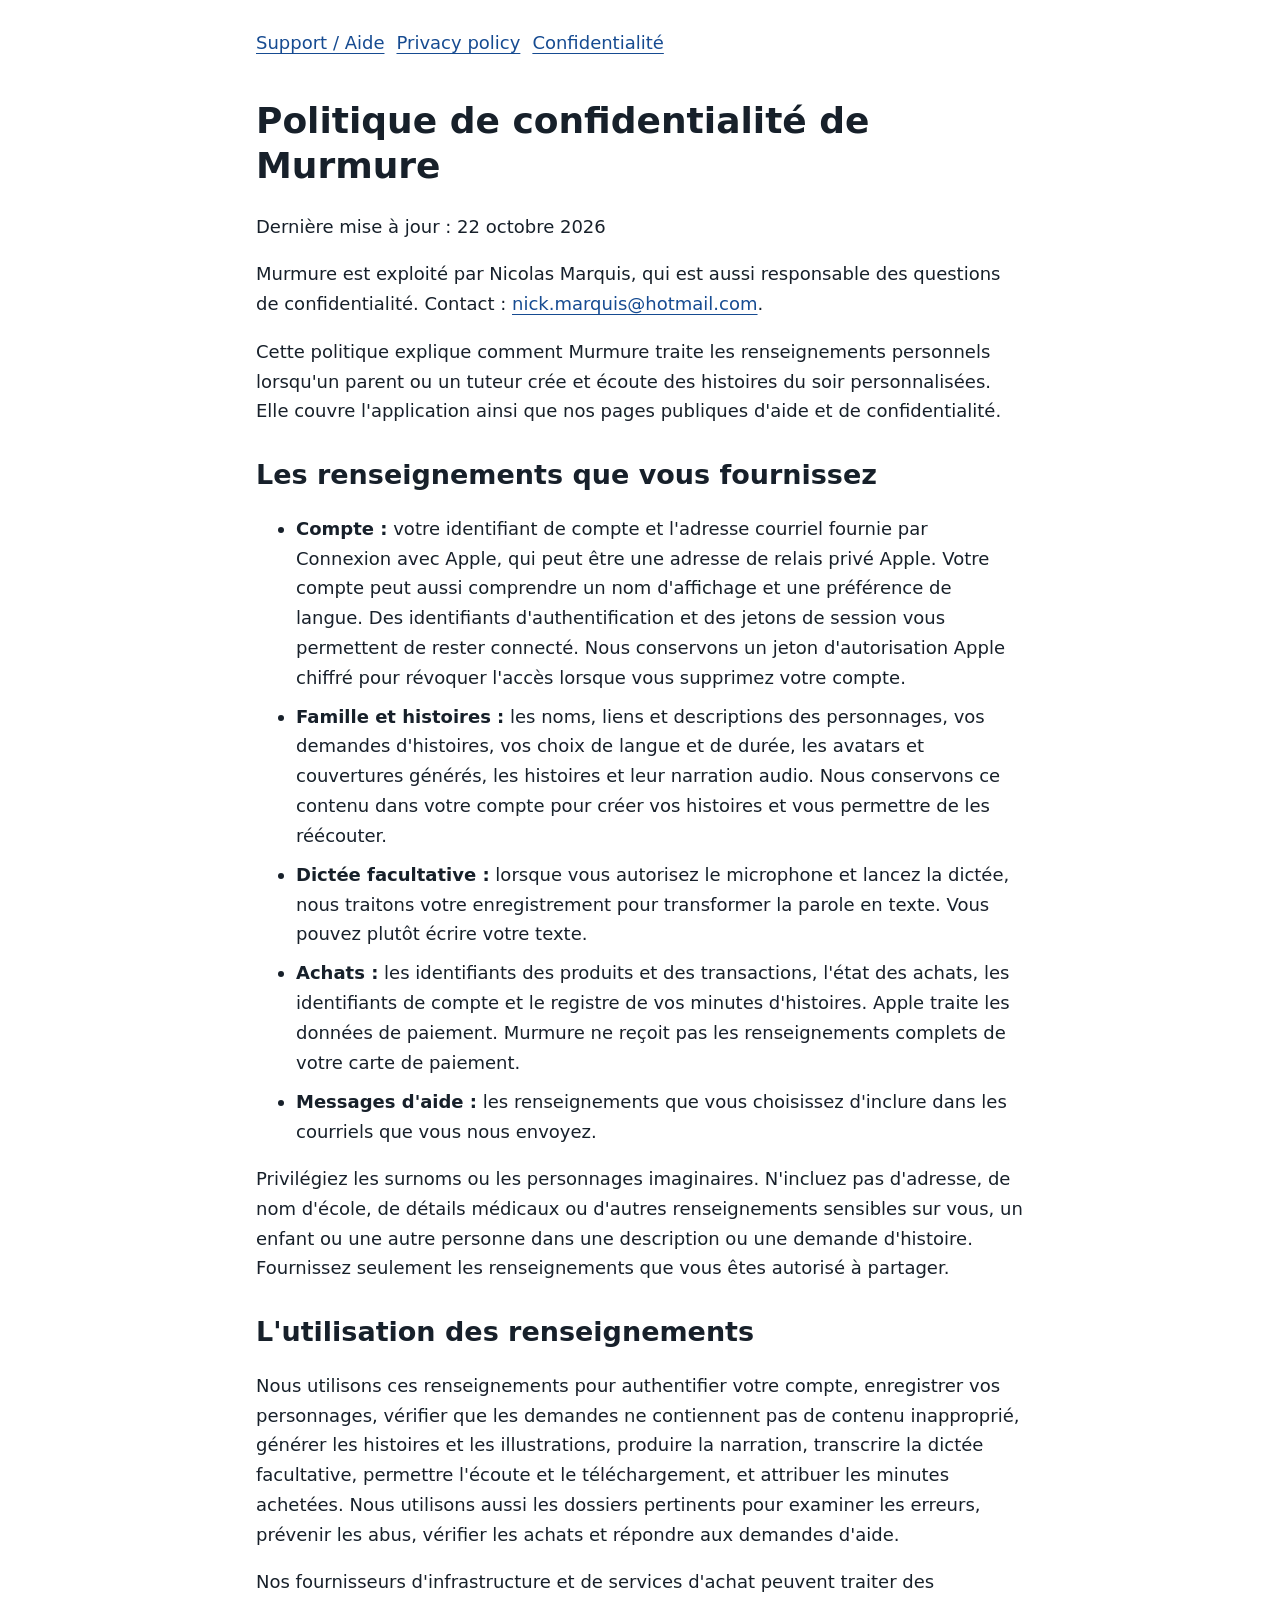
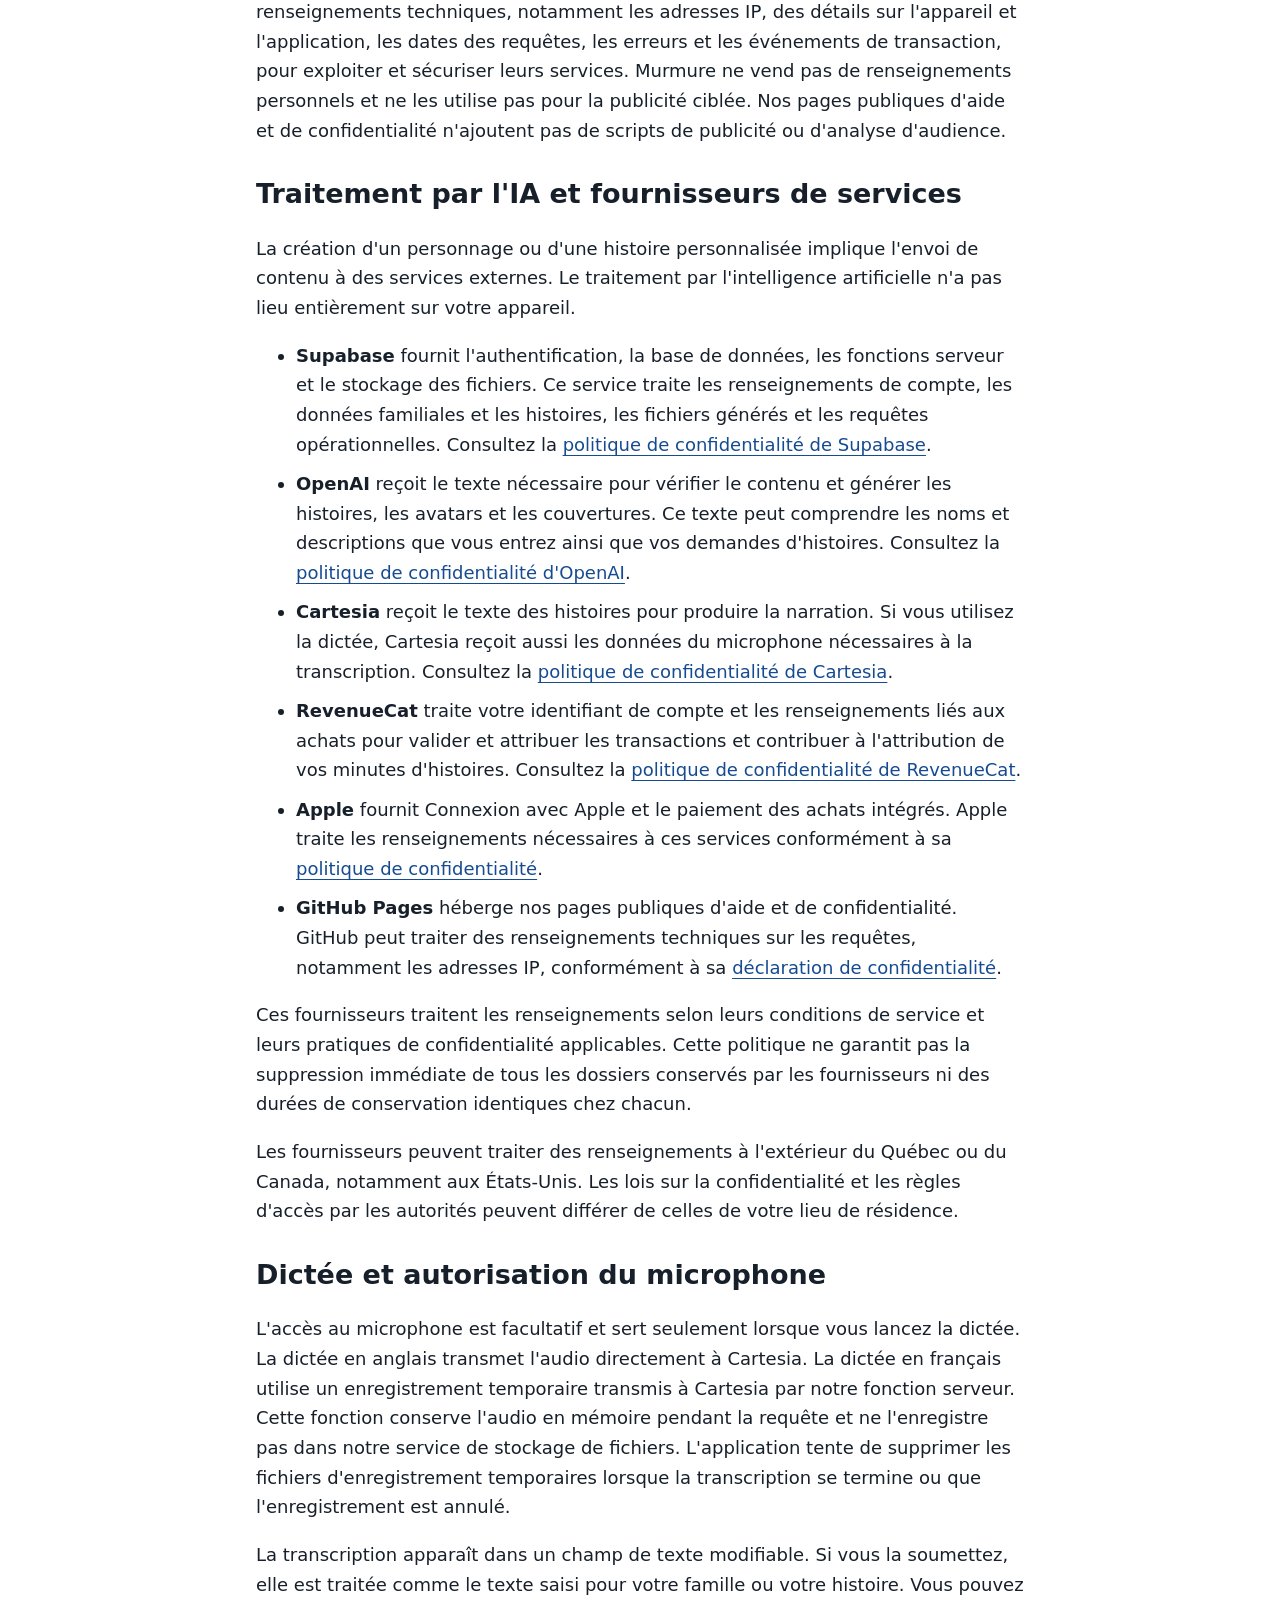
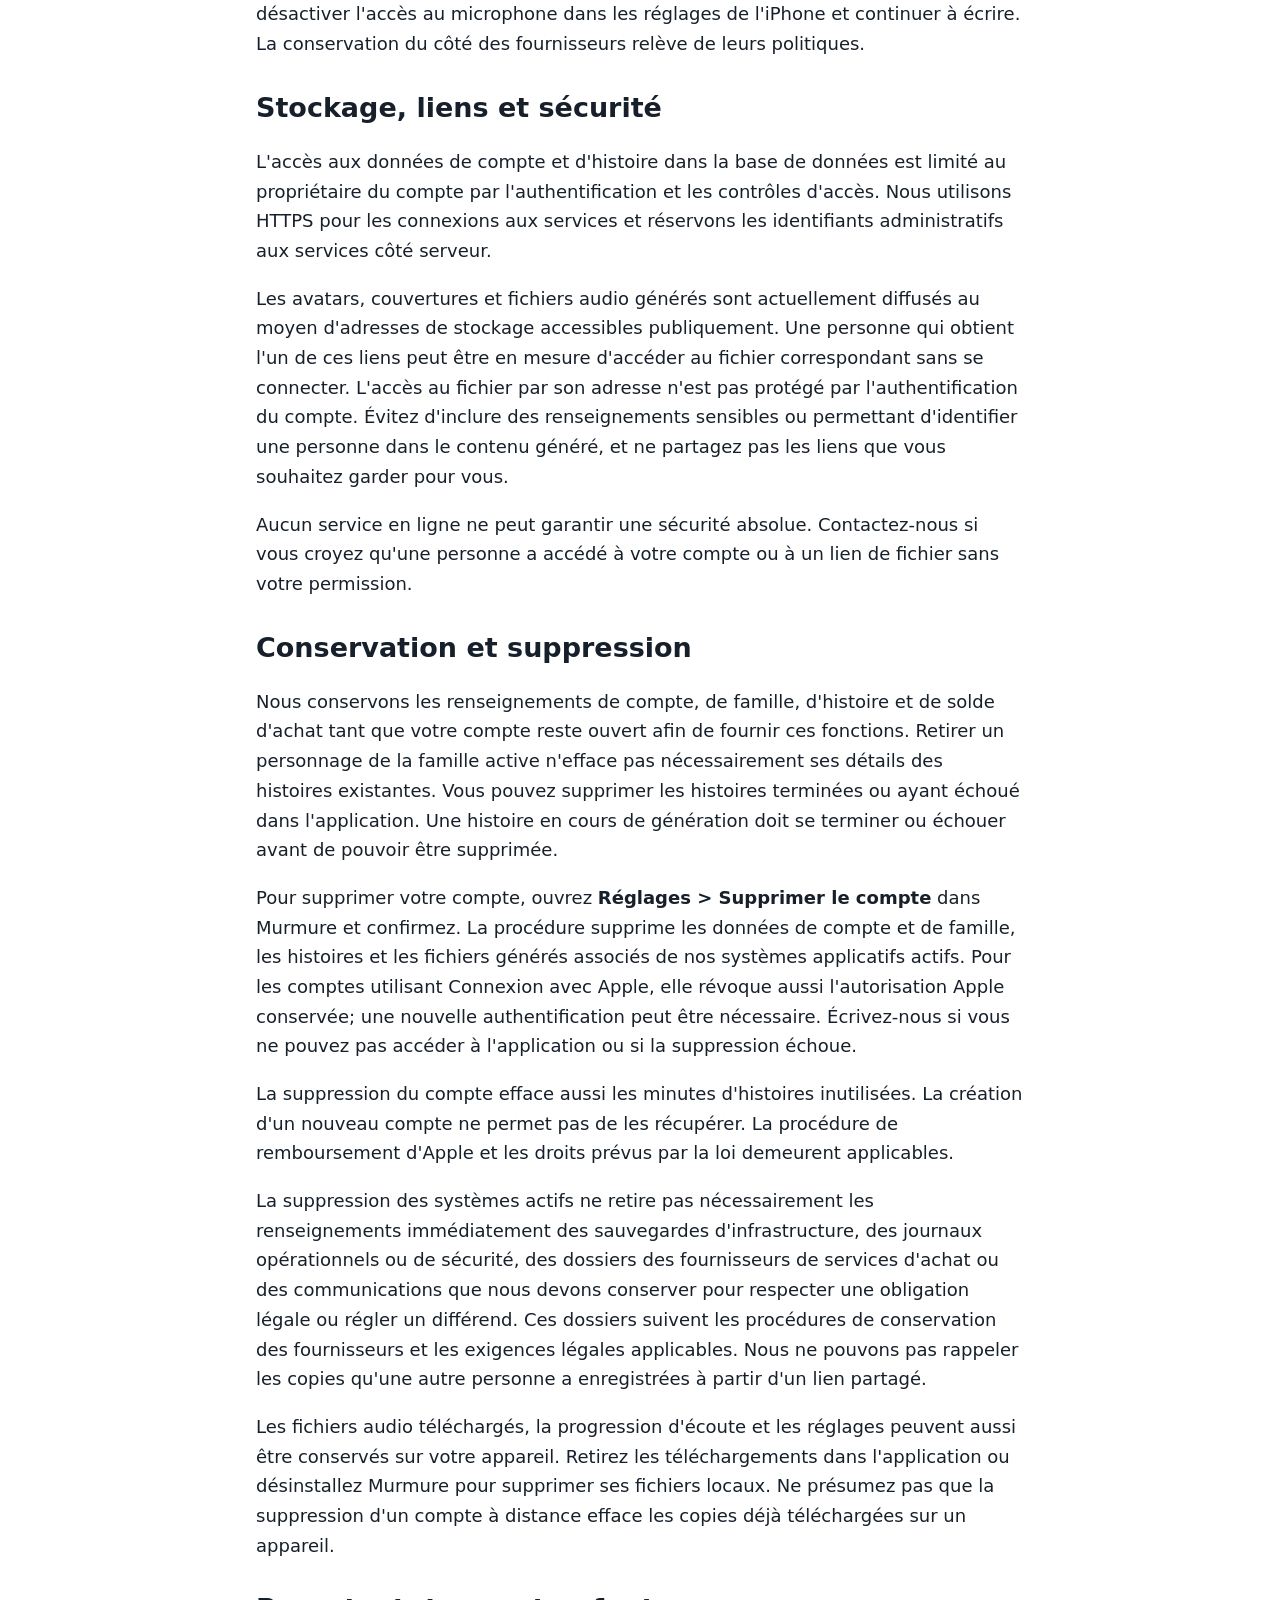
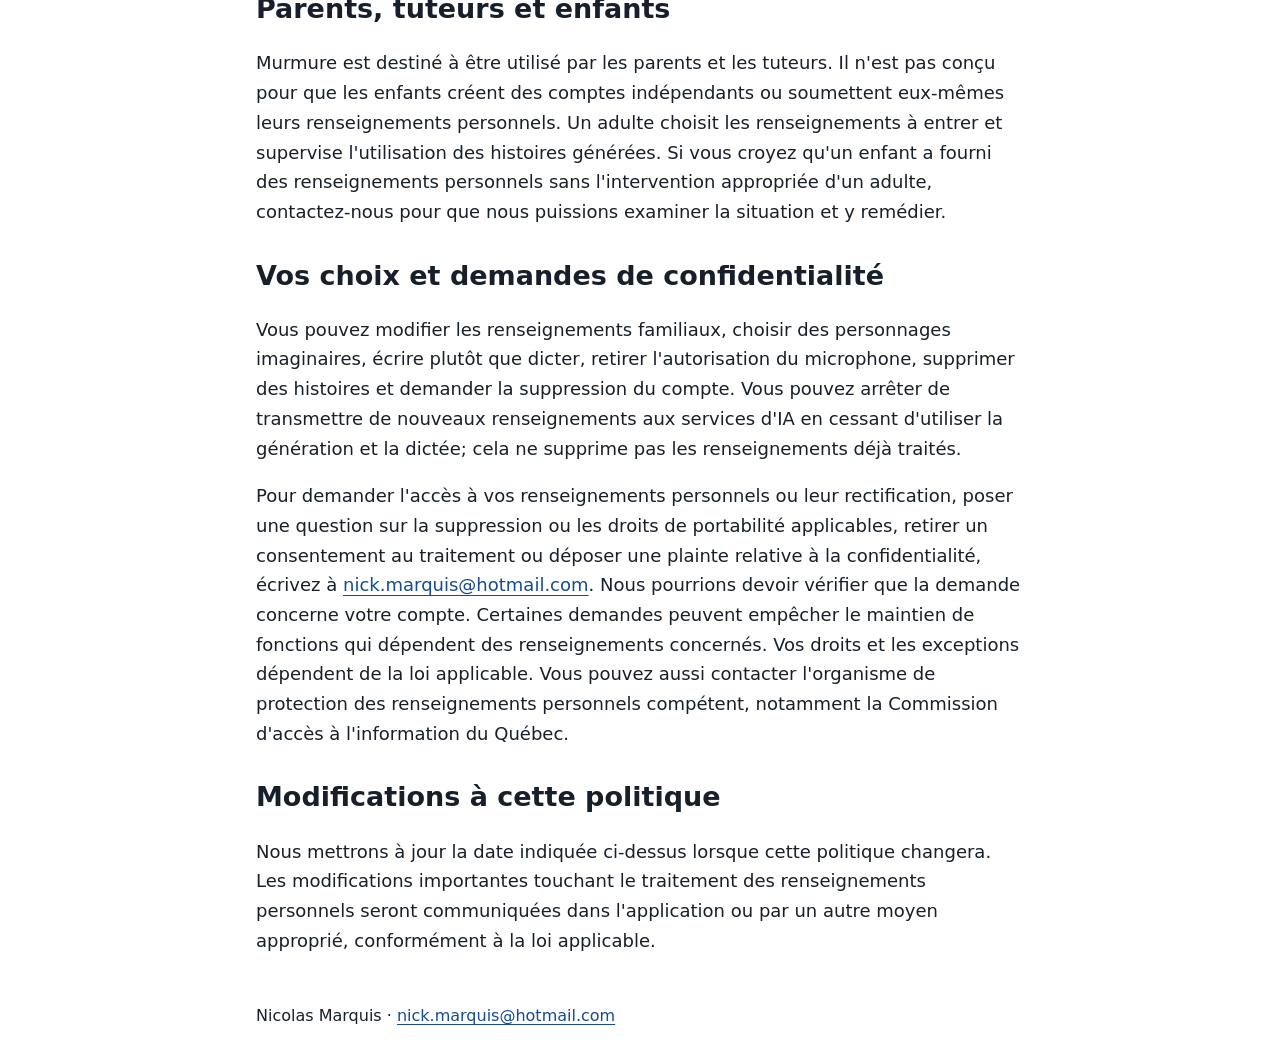
==== privacy-fr.html @ e532a06b "Publish Murmure privacy policies and support contact" ====
<!doctype html>
<html lang="fr-CA">
<head>
<meta charset="utf-8">
<meta name="viewport" content="width=device-width, initial-scale=1">
<title>Confidentialité de Murmure</title>
<link rel="stylesheet" href="style.css">
</head>
<body>
<header><nav aria-label="Murmure">
<a href="support.html">Support / Aide</a>
<a href="privacy.html" lang="en">Privacy policy</a>
<a href="privacy-fr.html" lang="fr">Confidentialité</a>
</nav></header>
<main><div class="markdown-heading"><h1 class="heading-element">Politique de confidentialité de Murmure</h1><a id="user-content-politique-de-confidentialité-de-murmure" class="anchor" aria-label="Permalink: Politique de confidentialité de Murmure" href="#politique-de-confidentialité-de-murmure"><span aria-hidden="true" class="octicon octicon-link"></span></a></div>
<p>Dernière mise à jour : 22 octobre 2026</p>
<p>Murmure est exploité par Nicolas Marquis, qui est aussi responsable des questions de confidentialité. Contact : <a href="mailto:nick.marquis@hotmail.com">nick.marquis@hotmail.com</a>.</p>
<p>Cette politique explique comment Murmure traite les renseignements personnels lorsqu'un parent ou un tuteur crée et écoute des histoires du soir personnalisées. Elle couvre l'application ainsi que nos pages publiques d'aide et de confidentialité.</p>
<div class="markdown-heading"><h2 class="heading-element">Les renseignements que vous fournissez</h2><a id="user-content-les-renseignements-que-vous-fournissez" class="anchor" aria-label="Permalink: Les renseignements que vous fournissez" href="#les-renseignements-que-vous-fournissez"><span aria-hidden="true" class="octicon octicon-link"></span></a></div>
<ul>
<li>
<strong>Compte :</strong> votre identifiant de compte et l'adresse courriel fournie par Connexion avec Apple, qui peut être une adresse de relais privé Apple. Votre compte peut aussi comprendre un nom d'affichage et une préférence de langue. Des identifiants d'authentification et des jetons de session vous permettent de rester connecté. Nous conservons un jeton d'autorisation Apple chiffré pour révoquer l'accès lorsque vous supprimez votre compte.</li>
<li>
<strong>Famille et histoires :</strong> les noms, liens et descriptions des personnages, vos demandes d'histoires, vos choix de langue et de durée, les avatars et couvertures générés, les histoires et leur narration audio. Nous conservons ce contenu dans votre compte pour créer vos histoires et vous permettre de les réécouter.</li>
<li>
<strong>Dictée facultative :</strong> lorsque vous autorisez le microphone et lancez la dictée, nous traitons votre enregistrement pour transformer la parole en texte. Vous pouvez plutôt écrire votre texte.</li>
<li>
<strong>Achats :</strong> les identifiants des produits et des transactions, l'état des achats, les identifiants de compte et le registre de vos minutes d'histoires. Apple traite les données de paiement. Murmure ne reçoit pas les renseignements complets de votre carte de paiement.</li>
<li>
<strong>Messages d'aide :</strong> les renseignements que vous choisissez d'inclure dans les courriels que vous nous envoyez.</li>
</ul>
<p>Privilégiez les surnoms ou les personnages imaginaires. N'incluez pas d'adresse, de nom d'école, de détails médicaux ou d'autres renseignements sensibles sur vous, un enfant ou une autre personne dans une description ou une demande d'histoire. Fournissez seulement les renseignements que vous êtes autorisé à partager.</p>
<div class="markdown-heading"><h2 class="heading-element">L'utilisation des renseignements</h2><a id="user-content-lutilisation-des-renseignements" class="anchor" aria-label="Permalink: L'utilisation des renseignements" href="#lutilisation-des-renseignements"><span aria-hidden="true" class="octicon octicon-link"></span></a></div>
<p>Nous utilisons ces renseignements pour authentifier votre compte, enregistrer vos personnages, vérifier que les demandes ne contiennent pas de contenu inapproprié, générer les histoires et les illustrations, produire la narration, transcrire la dictée facultative, permettre l'écoute et le téléchargement, et attribuer les minutes achetées. Nous utilisons aussi les dossiers pertinents pour examiner les erreurs, prévenir les abus, vérifier les achats et répondre aux demandes d'aide.</p>
<p>Nos fournisseurs d'infrastructure et de services d'achat peuvent traiter des renseignements techniques, notamment les adresses IP, des détails sur l'appareil et l'application, les dates des requêtes, les erreurs et les événements de transaction, pour exploiter et sécuriser leurs services. Murmure ne vend pas de renseignements personnels et ne les utilise pas pour la publicité ciblée. Nos pages publiques d'aide et de confidentialité n'ajoutent pas de scripts de publicité ou d'analyse d'audience.</p>
<div class="markdown-heading"><h2 class="heading-element">Traitement par l'IA et fournisseurs de services</h2><a id="user-content-traitement-par-lia-et-fournisseurs-de-services" class="anchor" aria-label="Permalink: Traitement par l'IA et fournisseurs de services" href="#traitement-par-lia-et-fournisseurs-de-services"><span aria-hidden="true" class="octicon octicon-link"></span></a></div>
<p>La création d'un personnage ou d'une histoire personnalisée implique l'envoi de contenu à des services externes. Le traitement par l'intelligence artificielle n'a pas lieu entièrement sur votre appareil.</p>
<ul>
<li>
<strong>Supabase</strong> fournit l'authentification, la base de données, les fonctions serveur et le stockage des fichiers. Ce service traite les renseignements de compte, les données familiales et les histoires, les fichiers générés et les requêtes opérationnelles. Consultez la <a href="https://supabase.com/privacy" rel="nofollow">politique de confidentialité de Supabase</a>.</li>
<li>
<strong>OpenAI</strong> reçoit le texte nécessaire pour vérifier le contenu et générer les histoires, les avatars et les couvertures. Ce texte peut comprendre les noms et descriptions que vous entrez ainsi que vos demandes d'histoires. Consultez la <a href="https://openai.com/policies/privacy-policy/" rel="nofollow">politique de confidentialité d'OpenAI</a>.</li>
<li>
<strong>Cartesia</strong> reçoit le texte des histoires pour produire la narration. Si vous utilisez la dictée, Cartesia reçoit aussi les données du microphone nécessaires à la transcription. Consultez la <a href="https://cartesia.ai/privacy" rel="nofollow">politique de confidentialité de Cartesia</a>.</li>
<li>
<strong>RevenueCat</strong> traite votre identifiant de compte et les renseignements liés aux achats pour valider et attribuer les transactions et contribuer à l'attribution de vos minutes d'histoires. Consultez la <a href="https://www.revenuecat.com/privacy/" rel="nofollow">politique de confidentialité de RevenueCat</a>.</li>
<li>
<strong>Apple</strong> fournit Connexion avec Apple et le paiement des achats intégrés. Apple traite les renseignements nécessaires à ces services conformément à sa <a href="https://www.apple.com/legal/privacy/" rel="nofollow">politique de confidentialité</a>.</li>
<li>
<strong>GitHub Pages</strong> héberge nos pages publiques d'aide et de confidentialité. GitHub peut traiter des renseignements techniques sur les requêtes, notamment les adresses IP, conformément à sa <a href="https://docs.github.com/en/site-policy/privacy-policies/github-general-privacy-statement">déclaration de confidentialité</a>.</li>
</ul>
<p>Ces fournisseurs traitent les renseignements selon leurs conditions de service et leurs pratiques de confidentialité applicables. Cette politique ne garantit pas la suppression immédiate de tous les dossiers conservés par les fournisseurs ni des durées de conservation identiques chez chacun.</p>
<p>Les fournisseurs peuvent traiter des renseignements à l'extérieur du Québec ou du Canada, notamment aux États-Unis. Les lois sur la confidentialité et les règles d'accès par les autorités peuvent différer de celles de votre lieu de résidence.</p>
<div class="markdown-heading"><h2 class="heading-element">Dictée et autorisation du microphone</h2><a id="user-content-dictée-et-autorisation-du-microphone" class="anchor" aria-label="Permalink: Dictée et autorisation du microphone" href="#dictée-et-autorisation-du-microphone"><span aria-hidden="true" class="octicon octicon-link"></span></a></div>
<p>L'accès au microphone est facultatif et sert seulement lorsque vous lancez la dictée. La dictée en anglais transmet l'audio directement à Cartesia. La dictée en français utilise un enregistrement temporaire transmis à Cartesia par notre fonction serveur. Cette fonction conserve l'audio en mémoire pendant la requête et ne l'enregistre pas dans notre service de stockage de fichiers. L'application tente de supprimer les fichiers d'enregistrement temporaires lorsque la transcription se termine ou que l'enregistrement est annulé.</p>
<p>La transcription apparaît dans un champ de texte modifiable. Si vous la soumettez, elle est traitée comme le texte saisi pour votre famille ou votre histoire. Vous pouvez désactiver l'accès au microphone dans les réglages de l'iPhone et continuer à écrire. La conservation du côté des fournisseurs relève de leurs politiques.</p>
<div class="markdown-heading"><h2 class="heading-element">Stockage, liens et sécurité</h2><a id="user-content-stockage-liens-et-sécurité" class="anchor" aria-label="Permalink: Stockage, liens et sécurité" href="#stockage-liens-et-sécurité"><span aria-hidden="true" class="octicon octicon-link"></span></a></div>
<p>L'accès aux données de compte et d'histoire dans la base de données est limité au propriétaire du compte par l'authentification et les contrôles d'accès. Nous utilisons HTTPS pour les connexions aux services et réservons les identifiants administratifs aux services côté serveur.</p>
<p>Les avatars, couvertures et fichiers audio générés sont actuellement diffusés au moyen d'adresses de stockage accessibles publiquement. Une personne qui obtient l'un de ces liens peut être en mesure d'accéder au fichier correspondant sans se connecter. L'accès au fichier par son adresse n'est pas protégé par l'authentification du compte. Évitez d'inclure des renseignements sensibles ou permettant d'identifier une personne dans le contenu généré, et ne partagez pas les liens que vous souhaitez garder pour vous.</p>
<p>Aucun service en ligne ne peut garantir une sécurité absolue. Contactez-nous si vous croyez qu'une personne a accédé à votre compte ou à un lien de fichier sans votre permission.</p>
<div class="markdown-heading"><h2 class="heading-element">Conservation et suppression</h2><a id="user-content-conservation-et-suppression" class="anchor" aria-label="Permalink: Conservation et suppression" href="#conservation-et-suppression"><span aria-hidden="true" class="octicon octicon-link"></span></a></div>
<p>Nous conservons les renseignements de compte, de famille, d'histoire et de solde d'achat tant que votre compte reste ouvert afin de fournir ces fonctions. Retirer un personnage de la famille active n'efface pas nécessairement ses détails des histoires existantes. Vous pouvez supprimer les histoires terminées ou ayant échoué dans l'application. Une histoire en cours de génération doit se terminer ou échouer avant de pouvoir être supprimée.</p>
<p>Pour supprimer votre compte, ouvrez <strong>Réglages &gt; Supprimer le compte</strong> dans Murmure et confirmez. La procédure supprime les données de compte et de famille, les histoires et les fichiers générés associés de nos systèmes applicatifs actifs. Pour les comptes utilisant Connexion avec Apple, elle révoque aussi l'autorisation Apple conservée; une nouvelle authentification peut être nécessaire. Écrivez-nous si vous ne pouvez pas accéder à l'application ou si la suppression échoue.</p>
<p>La suppression du compte efface aussi les minutes d'histoires inutilisées. La création d'un nouveau compte ne permet pas de les récupérer. La procédure de remboursement d'Apple et les droits prévus par la loi demeurent applicables.</p>
<p>La suppression des systèmes actifs ne retire pas nécessairement les renseignements immédiatement des sauvegardes d'infrastructure, des journaux opérationnels ou de sécurité, des dossiers des fournisseurs de services d'achat ou des communications que nous devons conserver pour respecter une obligation légale ou régler un différend. Ces dossiers suivent les procédures de conservation des fournisseurs et les exigences légales applicables. Nous ne pouvons pas rappeler les copies qu'une autre personne a enregistrées à partir d'un lien partagé.</p>
<p>Les fichiers audio téléchargés, la progression d'écoute et les réglages peuvent aussi être conservés sur votre appareil. Retirez les téléchargements dans l'application ou désinstallez Murmure pour supprimer ses fichiers locaux. Ne présumez pas que la suppression d'un compte à distance efface les copies déjà téléchargées sur un appareil.</p>
<div class="markdown-heading"><h2 class="heading-element">Parents, tuteurs et enfants</h2><a id="user-content-parents-tuteurs-et-enfants" class="anchor" aria-label="Permalink: Parents, tuteurs et enfants" href="#parents-tuteurs-et-enfants"><span aria-hidden="true" class="octicon octicon-link"></span></a></div>
<p>Murmure est destiné à être utilisé par les parents et les tuteurs. Il n'est pas conçu pour que les enfants créent des comptes indépendants ou soumettent eux-mêmes leurs renseignements personnels. Un adulte choisit les renseignements à entrer et supervise l'utilisation des histoires générées. Si vous croyez qu'un enfant a fourni des renseignements personnels sans l'intervention appropriée d'un adulte, contactez-nous pour que nous puissions examiner la situation et y remédier.</p>
<div class="markdown-heading"><h2 class="heading-element">Vos choix et demandes de confidentialité</h2><a id="user-content-vos-choix-et-demandes-de-confidentialité" class="anchor" aria-label="Permalink: Vos choix et demandes de confidentialité" href="#vos-choix-et-demandes-de-confidentialité"><span aria-hidden="true" class="octicon octicon-link"></span></a></div>
<p>Vous pouvez modifier les renseignements familiaux, choisir des personnages imaginaires, écrire plutôt que dicter, retirer l'autorisation du microphone, supprimer des histoires et demander la suppression du compte. Vous pouvez arrêter de transmettre de nouveaux renseignements aux services d'IA en cessant d'utiliser la génération et la dictée; cela ne supprime pas les renseignements déjà traités.</p>
<p>Pour demander l'accès à vos renseignements personnels ou leur rectification, poser une question sur la suppression ou les droits de portabilité applicables, retirer un consentement au traitement ou déposer une plainte relative à la confidentialité, écrivez à <a href="mailto:nick.marquis@hotmail.com">nick.marquis@hotmail.com</a>. Nous pourrions devoir vérifier que la demande concerne votre compte. Certaines demandes peuvent empêcher le maintien de fonctions qui dépendent des renseignements concernés. Vos droits et les exceptions dépendent de la loi applicable. Vous pouvez aussi contacter l'organisme de protection des renseignements personnels compétent, notamment la Commission d'accès à l'information du Québec.</p>
<div class="markdown-heading"><h2 class="heading-element">Modifications à cette politique</h2><a id="user-content-modifications-à-cette-politique" class="anchor" aria-label="Permalink: Modifications à cette politique" href="#modifications-à-cette-politique"><span aria-hidden="true" class="octicon octicon-link"></span></a></div>
<p>Nous mettrons à jour la date indiquée ci-dessus lorsque cette politique changera. Les modifications importantes touchant le traitement des renseignements personnels seront communiquées dans l'application ou par un autre moyen approprié, conformément à la loi applicable.</p>
</main>
<footer>Nicolas Marquis · <a href="mailto:nick.marquis@hotmail.com">nick.marquis@hotmail.com</a></footer>
</body>
</html>
---- style.css ----
html { color-scheme: light dark; }
body { max-width: 48rem; margin: auto; padding: 1.25rem; font: 1.125rem/1.65 system-ui, sans-serif; color: #17202a; background: #fff; overflow-wrap: anywhere; }
header { margin-bottom: 2rem; }
nav { display: flex; flex-wrap: wrap; gap: .25rem .75rem; }
nav a { display: inline-block; padding: .5rem 0; min-height: 1.5rem; }
a { color: #164b91; text-underline-offset: .2em; }
a:focus-visible { outline: 3px solid currentColor; outline-offset: 4px; }
h1, h2 { line-height: 1.25; }
h2 { margin-top: 2rem; }
li { margin-block: .6rem; }
footer { margin-top: 3rem; font-size: 1rem; }
@media (prefers-color-scheme: dark) { body { color: #f3f4f6; background: #111827; } a { color: #93c5fd; } }
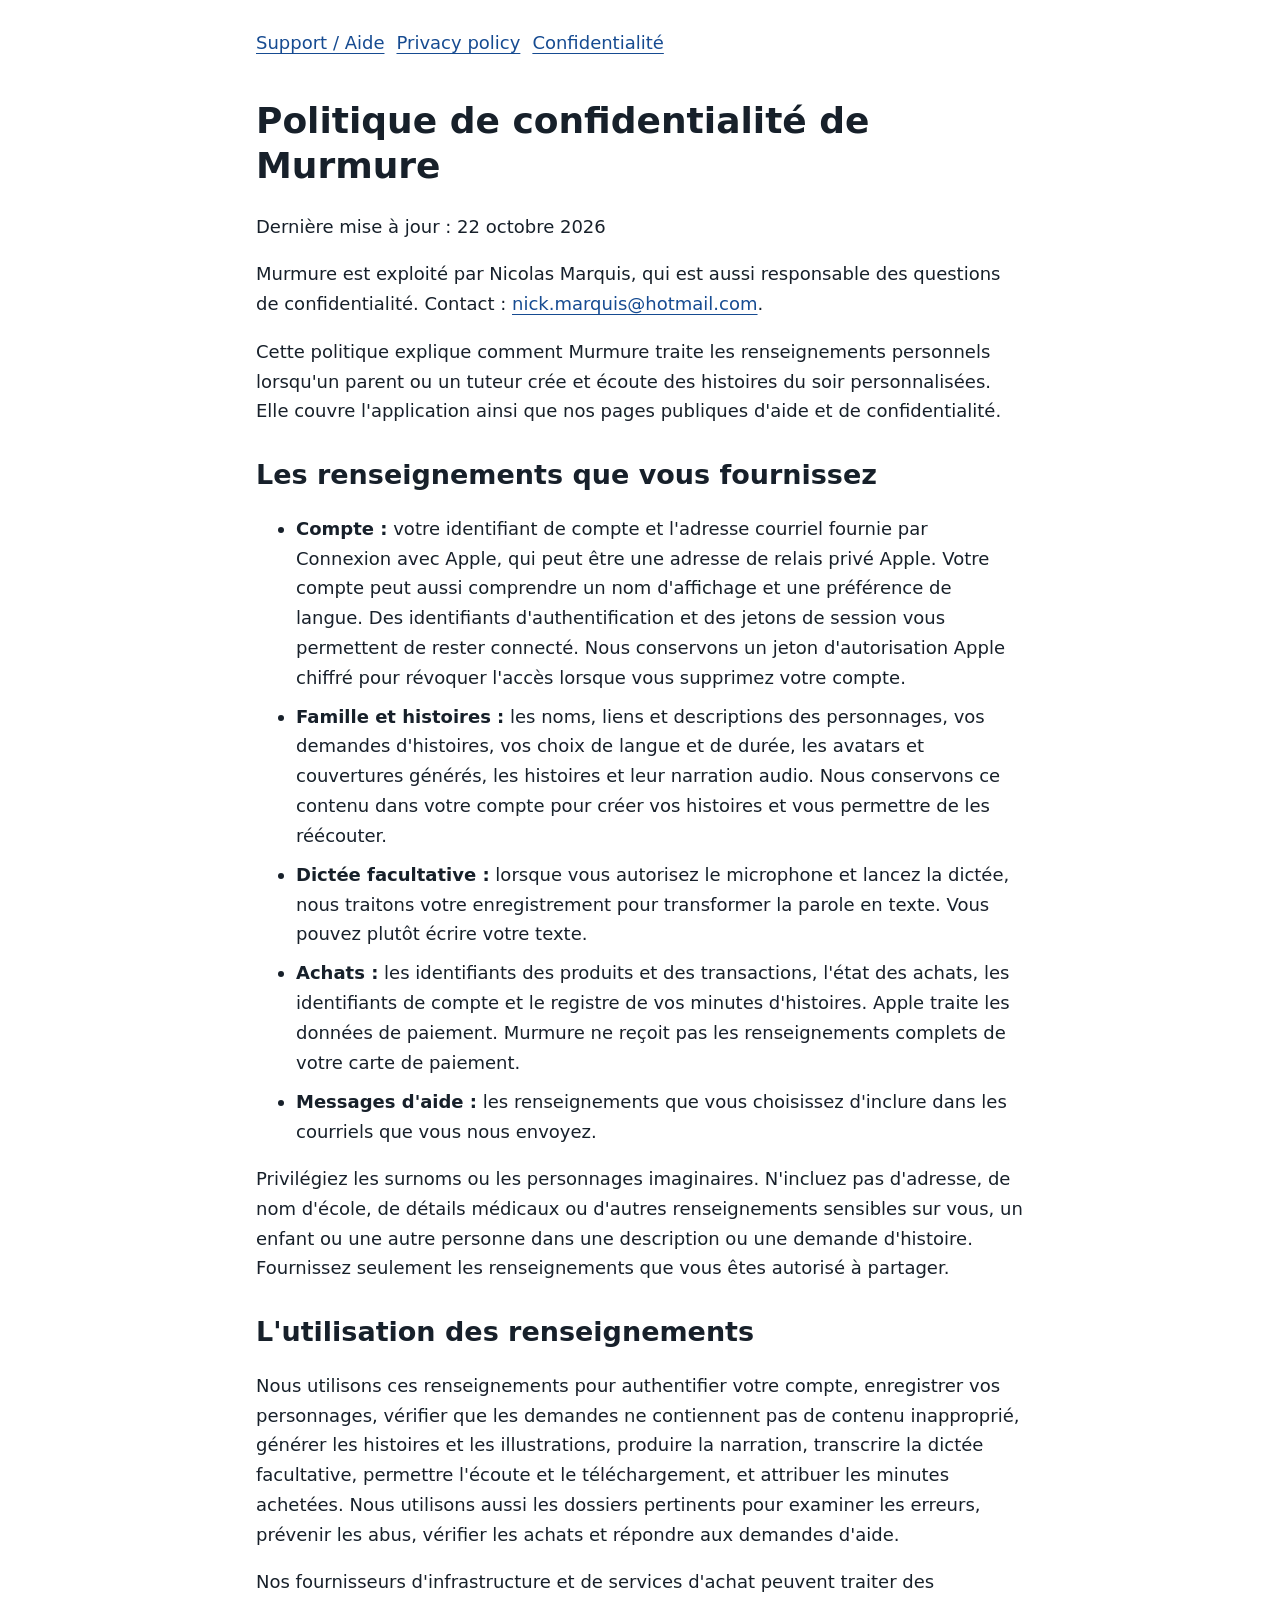
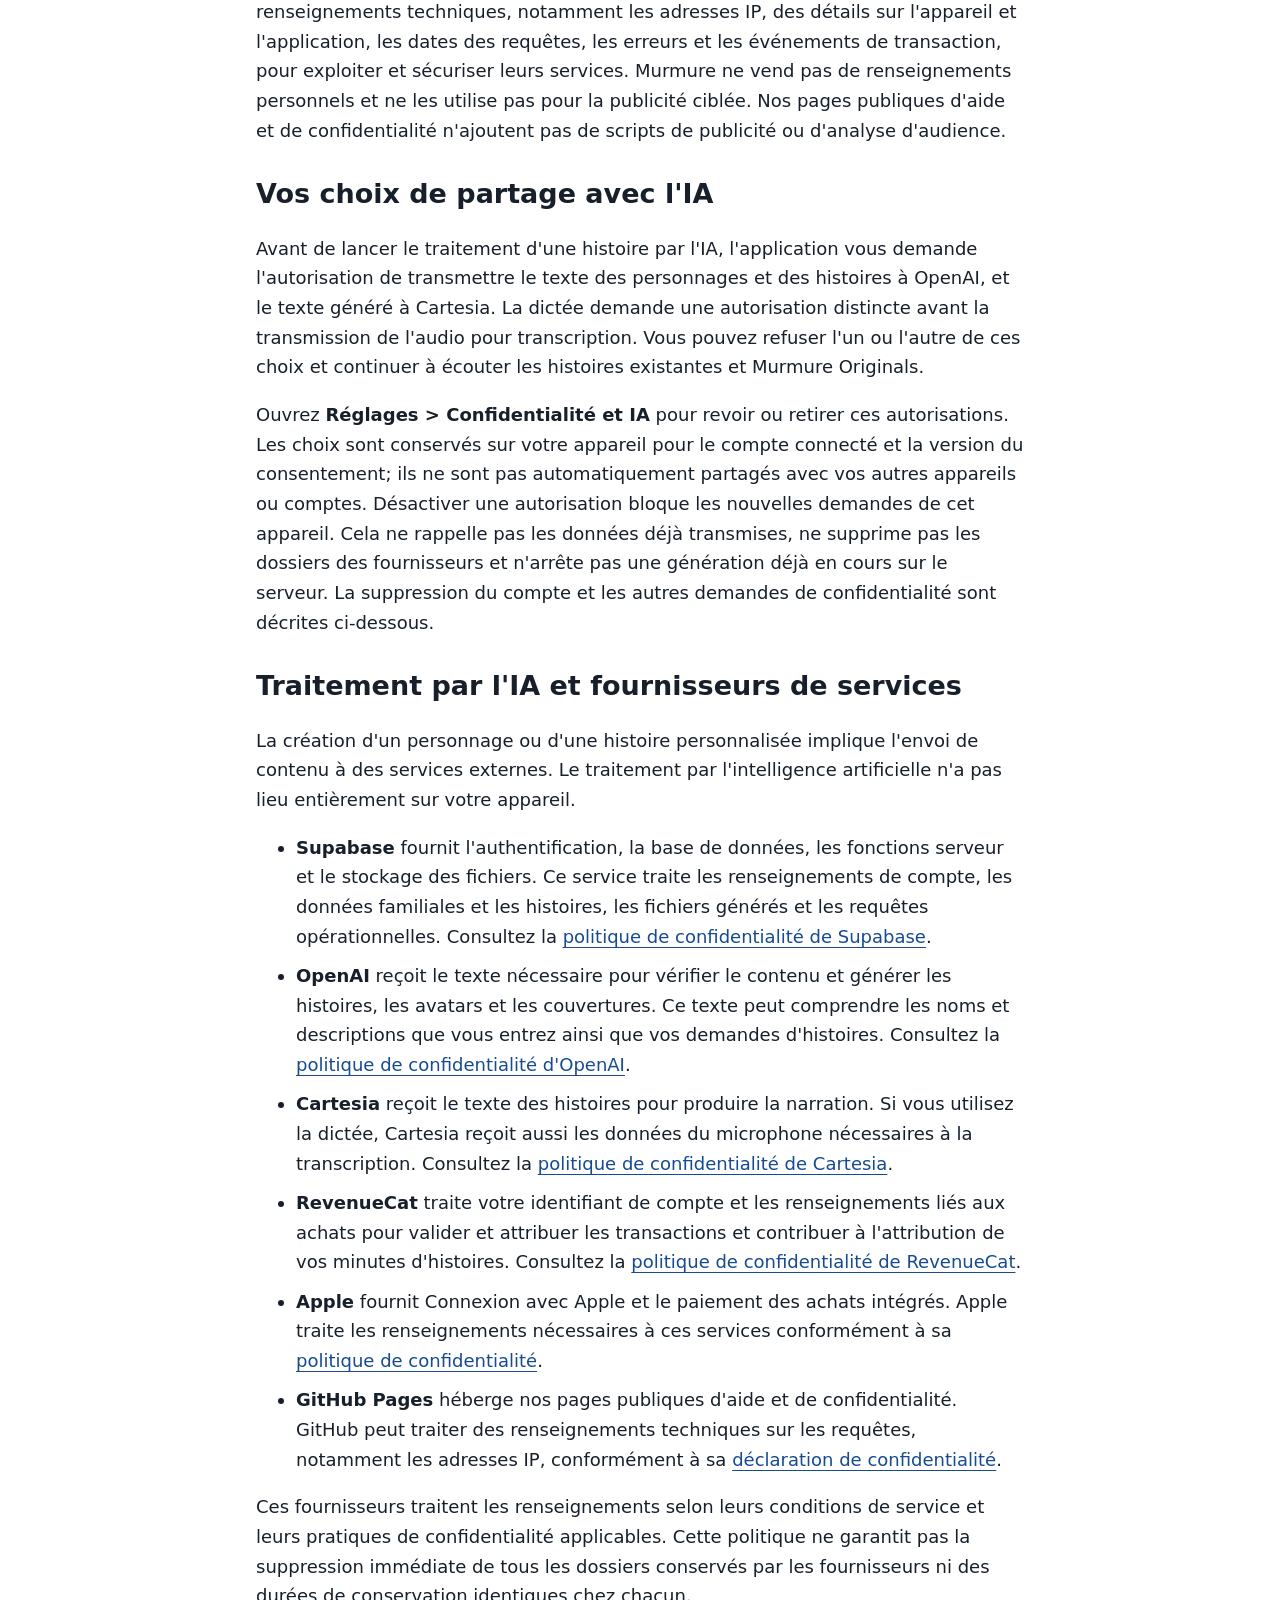
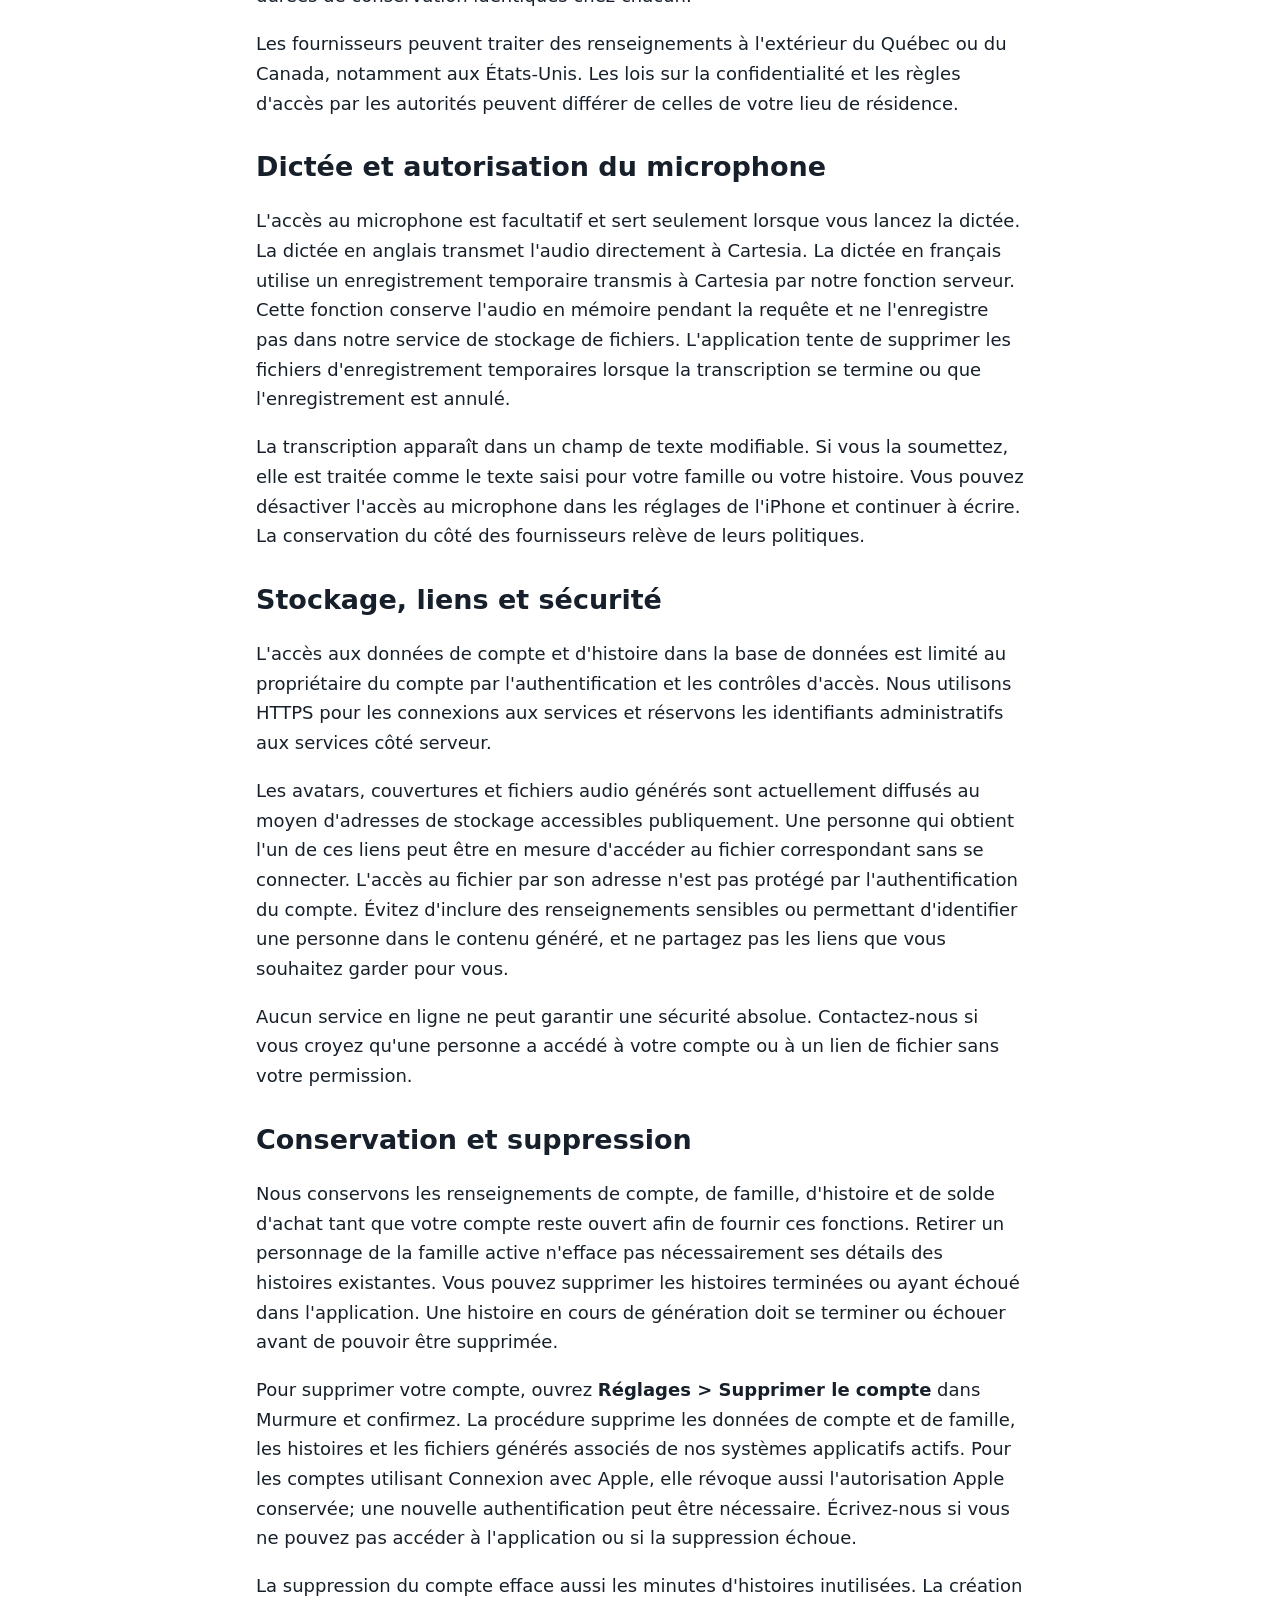
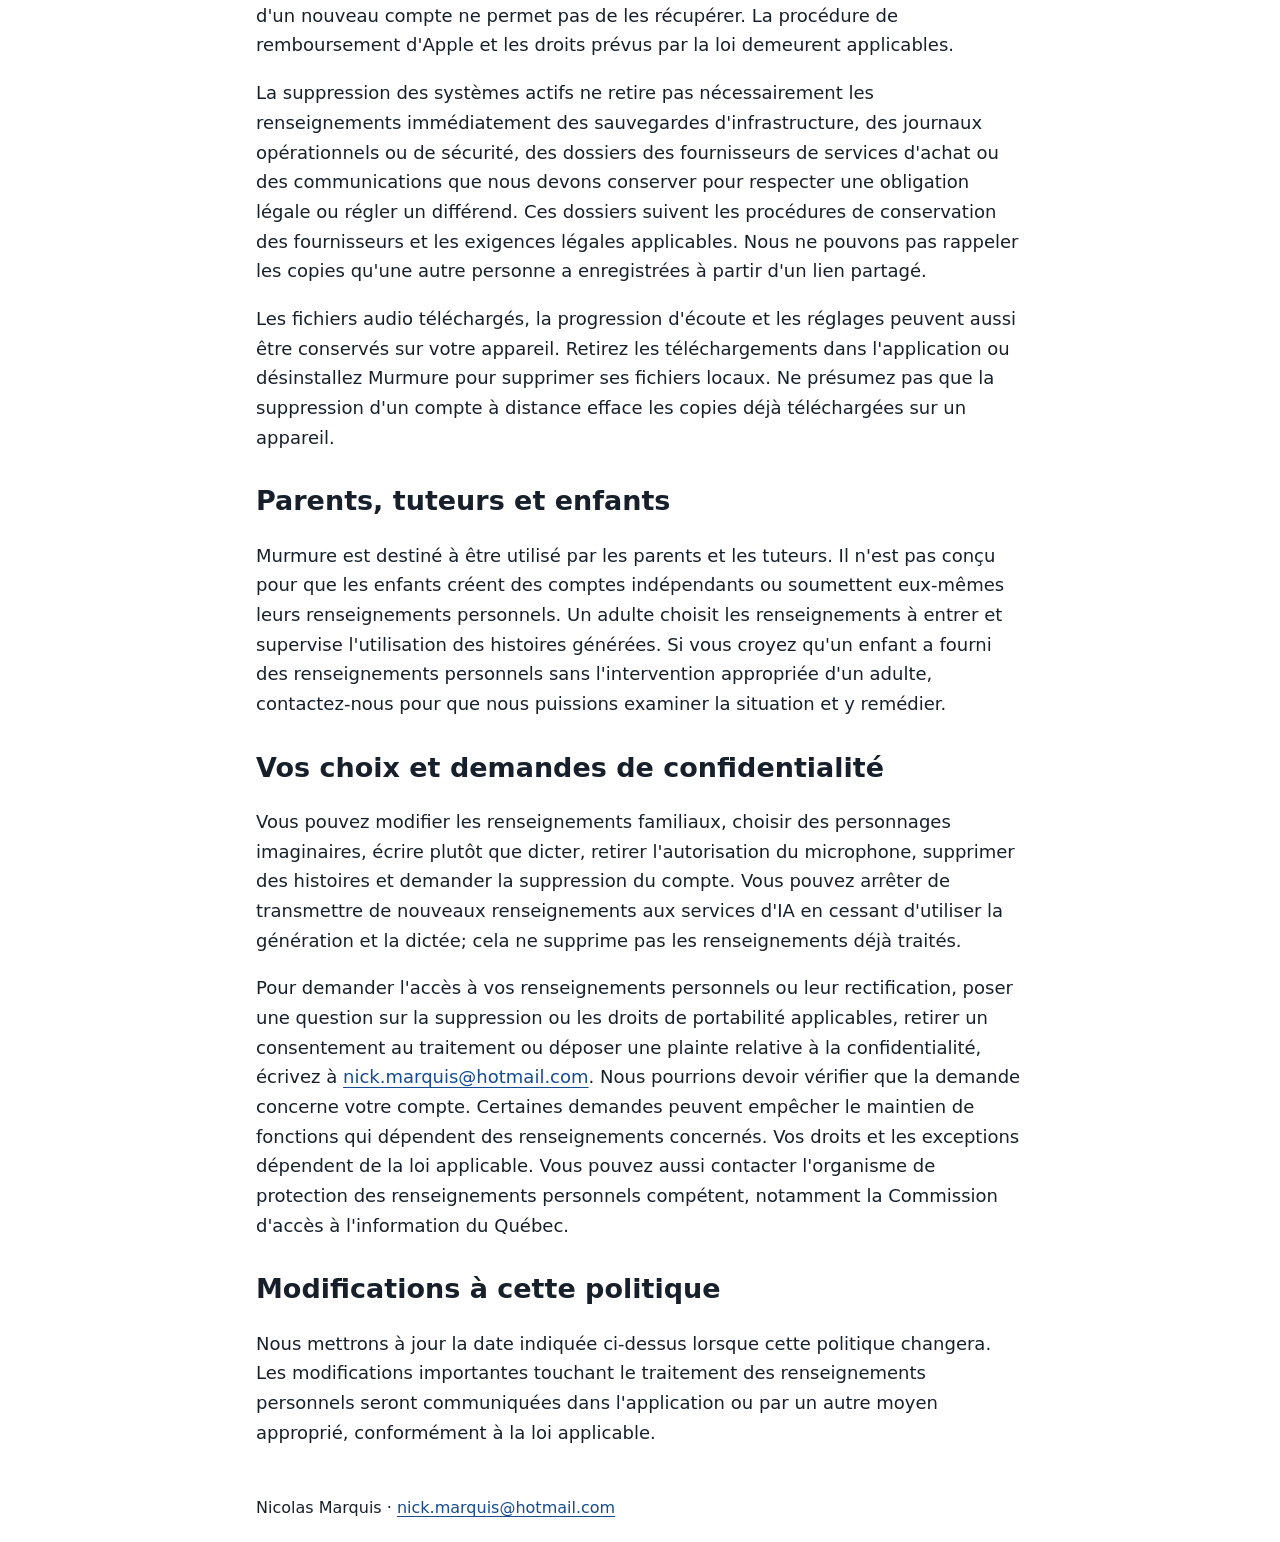
==== commit 2a2dc4fb: "Explain account-scoped AI consent and withdrawal controls" ====
--- a/privacy-fr.html
+++ b/privacy-fr.html
@@ -12,11 +12,11 @@
 <a href="privacy.html" lang="en">Privacy policy</a>
 <a href="privacy-fr.html" lang="fr">Confidentialité</a>
 </nav></header>
-<main><div class="markdown-heading"><h1 class="heading-element">Politique de confidentialité de Murmure</h1><a id="user-content-politique-de-confidentialité-de-murmure" class="anchor" aria-label="Permalink: Politique de confidentialité de Murmure" href="#politique-de-confidentialité-de-murmure"><span aria-hidden="true" class="octicon octicon-link"></span></a></div>
+<main><div class="markdown-heading"><h1 class="heading-element">Politique de confidentialité de Murmure</h1><a id="user-content-politique-de-confidentialité-de-murmure" class="anchor" aria-label="Permalink: Politique de confidentialité de Murmure" href="#user-content-politique-de-confidentialité-de-murmure"><span aria-hidden="true" class="octicon octicon-link"></span></a></div>
 <p>Dernière mise à jour : 22 octobre 2026</p>
 <p>Murmure est exploité par Nicolas Marquis, qui est aussi responsable des questions de confidentialité. Contact : <a href="mailto:nick.marquis@hotmail.com">nick.marquis@hotmail.com</a>.</p>
 <p>Cette politique explique comment Murmure traite les renseignements personnels lorsqu'un parent ou un tuteur crée et écoute des histoires du soir personnalisées. Elle couvre l'application ainsi que nos pages publiques d'aide et de confidentialité.</p>
-<div class="markdown-heading"><h2 class="heading-element">Les renseignements que vous fournissez</h2><a id="user-content-les-renseignements-que-vous-fournissez" class="anchor" aria-label="Permalink: Les renseignements que vous fournissez" href="#les-renseignements-que-vous-fournissez"><span aria-hidden="true" class="octicon octicon-link"></span></a></div>
+<div class="markdown-heading"><h2 class="heading-element">Les renseignements que vous fournissez</h2><a id="user-content-les-renseignements-que-vous-fournissez" class="anchor" aria-label="Permalink: Les renseignements que vous fournissez" href="#user-content-les-renseignements-que-vous-fournissez"><span aria-hidden="true" class="octicon octicon-link"></span></a></div>
 <ul>
 <li>
 <strong>Compte :</strong> votre identifiant de compte et l'adresse courriel fournie par Connexion avec Apple, qui peut être une adresse de relais privé Apple. Votre compte peut aussi comprendre un nom d'affichage et une préférence de langue. Des identifiants d'authentification et des jetons de session vous permettent de rester connecté. Nous conservons un jeton d'autorisation Apple chiffré pour révoquer l'accès lorsque vous supprimez votre compte.</li>
@@ -30,10 +30,13 @@
 <strong>Messages d'aide :</strong> les renseignements que vous choisissez d'inclure dans les courriels que vous nous envoyez.</li>
 </ul>
 <p>Privilégiez les surnoms ou les personnages imaginaires. N'incluez pas d'adresse, de nom d'école, de détails médicaux ou d'autres renseignements sensibles sur vous, un enfant ou une autre personne dans une description ou une demande d'histoire. Fournissez seulement les renseignements que vous êtes autorisé à partager.</p>
-<div class="markdown-heading"><h2 class="heading-element">L'utilisation des renseignements</h2><a id="user-content-lutilisation-des-renseignements" class="anchor" aria-label="Permalink: L'utilisation des renseignements" href="#lutilisation-des-renseignements"><span aria-hidden="true" class="octicon octicon-link"></span></a></div>
+<div class="markdown-heading"><h2 class="heading-element">L'utilisation des renseignements</h2><a id="user-content-lutilisation-des-renseignements" class="anchor" aria-label="Permalink: L'utilisation des renseignements" href="#user-content-lutilisation-des-renseignements"><span aria-hidden="true" class="octicon octicon-link"></span></a></div>
 <p>Nous utilisons ces renseignements pour authentifier votre compte, enregistrer vos personnages, vérifier que les demandes ne contiennent pas de contenu inapproprié, générer les histoires et les illustrations, produire la narration, transcrire la dictée facultative, permettre l'écoute et le téléchargement, et attribuer les minutes achetées. Nous utilisons aussi les dossiers pertinents pour examiner les erreurs, prévenir les abus, vérifier les achats et répondre aux demandes d'aide.</p>
 <p>Nos fournisseurs d'infrastructure et de services d'achat peuvent traiter des renseignements techniques, notamment les adresses IP, des détails sur l'appareil et l'application, les dates des requêtes, les erreurs et les événements de transaction, pour exploiter et sécuriser leurs services. Murmure ne vend pas de renseignements personnels et ne les utilise pas pour la publicité ciblée. Nos pages publiques d'aide et de confidentialité n'ajoutent pas de scripts de publicité ou d'analyse d'audience.</p>
-<div class="markdown-heading"><h2 class="heading-element">Traitement par l'IA et fournisseurs de services</h2><a id="user-content-traitement-par-lia-et-fournisseurs-de-services" class="anchor" aria-label="Permalink: Traitement par l'IA et fournisseurs de services" href="#traitement-par-lia-et-fournisseurs-de-services"><span aria-hidden="true" class="octicon octicon-link"></span></a></div>
+<div class="markdown-heading"><h2 class="heading-element">Vos choix de partage avec l'IA</h2><a id="user-content-vos-choix-de-partage-avec-lia" class="anchor" aria-label="Permalink: Vos choix de partage avec l'IA" href="#user-content-vos-choix-de-partage-avec-lia"><span aria-hidden="true" class="octicon octicon-link"></span></a></div>
+<p>Avant de lancer le traitement d'une histoire par l'IA, l'application vous demande l'autorisation de transmettre le texte des personnages et des histoires à OpenAI, et le texte généré à Cartesia. La dictée demande une autorisation distincte avant la transmission de l'audio pour transcription. Vous pouvez refuser l'un ou l'autre de ces choix et continuer à écouter les histoires existantes et Murmure Originals.</p>
+<p>Ouvrez <strong>Réglages &gt; Confidentialité et IA</strong> pour revoir ou retirer ces autorisations. Les choix sont conservés sur votre appareil pour le compte connecté et la version du consentement; ils ne sont pas automatiquement partagés avec vos autres appareils ou comptes. Désactiver une autorisation bloque les nouvelles demandes de cet appareil. Cela ne rappelle pas les données déjà transmises, ne supprime pas les dossiers des fournisseurs et n'arrête pas une génération déjà en cours sur le serveur. La suppression du compte et les autres demandes de confidentialité sont décrites ci-dessous.</p>
+<div class="markdown-heading"><h2 class="heading-element">Traitement par l'IA et fournisseurs de services</h2><a id="user-content-traitement-par-lia-et-fournisseurs-de-services" class="anchor" aria-label="Permalink: Traitement par l'IA et fournisseurs de services" href="#user-content-traitement-par-lia-et-fournisseurs-de-services"><span aria-hidden="true" class="octicon octicon-link"></span></a></div>
 <p>La création d'un personnage ou d'une histoire personnalisée implique l'envoi de contenu à des services externes. Le traitement par l'intelligence artificielle n'a pas lieu entièrement sur votre appareil.</p>
 <ul>
 <li>
@@ -51,25 +54,25 @@
 </ul>
 <p>Ces fournisseurs traitent les renseignements selon leurs conditions de service et leurs pratiques de confidentialité applicables. Cette politique ne garantit pas la suppression immédiate de tous les dossiers conservés par les fournisseurs ni des durées de conservation identiques chez chacun.</p>
 <p>Les fournisseurs peuvent traiter des renseignements à l'extérieur du Québec ou du Canada, notamment aux États-Unis. Les lois sur la confidentialité et les règles d'accès par les autorités peuvent différer de celles de votre lieu de résidence.</p>
-<div class="markdown-heading"><h2 class="heading-element">Dictée et autorisation du microphone</h2><a id="user-content-dictée-et-autorisation-du-microphone" class="anchor" aria-label="Permalink: Dictée et autorisation du microphone" href="#dictée-et-autorisation-du-microphone"><span aria-hidden="true" class="octicon octicon-link"></span></a></div>
+<div class="markdown-heading"><h2 class="heading-element">Dictée et autorisation du microphone</h2><a id="user-content-dictée-et-autorisation-du-microphone" class="anchor" aria-label="Permalink: Dictée et autorisation du microphone" href="#user-content-dictée-et-autorisation-du-microphone"><span aria-hidden="true" class="octicon octicon-link"></span></a></div>
 <p>L'accès au microphone est facultatif et sert seulement lorsque vous lancez la dictée. La dictée en anglais transmet l'audio directement à Cartesia. La dictée en français utilise un enregistrement temporaire transmis à Cartesia par notre fonction serveur. Cette fonction conserve l'audio en mémoire pendant la requête et ne l'enregistre pas dans notre service de stockage de fichiers. L'application tente de supprimer les fichiers d'enregistrement temporaires lorsque la transcription se termine ou que l'enregistrement est annulé.</p>
 <p>La transcription apparaît dans un champ de texte modifiable. Si vous la soumettez, elle est traitée comme le texte saisi pour votre famille ou votre histoire. Vous pouvez désactiver l'accès au microphone dans les réglages de l'iPhone et continuer à écrire. La conservation du côté des fournisseurs relève de leurs politiques.</p>
-<div class="markdown-heading"><h2 class="heading-element">Stockage, liens et sécurité</h2><a id="user-content-stockage-liens-et-sécurité" class="anchor" aria-label="Permalink: Stockage, liens et sécurité" href="#stockage-liens-et-sécurité"><span aria-hidden="true" class="octicon octicon-link"></span></a></div>
+<div class="markdown-heading"><h2 class="heading-element">Stockage, liens et sécurité</h2><a id="user-content-stockage-liens-et-sécurité" class="anchor" aria-label="Permalink: Stockage, liens et sécurité" href="#user-content-stockage-liens-et-sécurité"><span aria-hidden="true" class="octicon octicon-link"></span></a></div>
 <p>L'accès aux données de compte et d'histoire dans la base de données est limité au propriétaire du compte par l'authentification et les contrôles d'accès. Nous utilisons HTTPS pour les connexions aux services et réservons les identifiants administratifs aux services côté serveur.</p>
 <p>Les avatars, couvertures et fichiers audio générés sont actuellement diffusés au moyen d'adresses de stockage accessibles publiquement. Une personne qui obtient l'un de ces liens peut être en mesure d'accéder au fichier correspondant sans se connecter. L'accès au fichier par son adresse n'est pas protégé par l'authentification du compte. Évitez d'inclure des renseignements sensibles ou permettant d'identifier une personne dans le contenu généré, et ne partagez pas les liens que vous souhaitez garder pour vous.</p>
 <p>Aucun service en ligne ne peut garantir une sécurité absolue. Contactez-nous si vous croyez qu'une personne a accédé à votre compte ou à un lien de fichier sans votre permission.</p>
-<div class="markdown-heading"><h2 class="heading-element">Conservation et suppression</h2><a id="user-content-conservation-et-suppression" class="anchor" aria-label="Permalink: Conservation et suppression" href="#conservation-et-suppression"><span aria-hidden="true" class="octicon octicon-link"></span></a></div>
+<div class="markdown-heading"><h2 class="heading-element">Conservation et suppression</h2><a id="user-content-conservation-et-suppression" class="anchor" aria-label="Permalink: Conservation et suppression" href="#user-content-conservation-et-suppression"><span aria-hidden="true" class="octicon octicon-link"></span></a></div>
 <p>Nous conservons les renseignements de compte, de famille, d'histoire et de solde d'achat tant que votre compte reste ouvert afin de fournir ces fonctions. Retirer un personnage de la famille active n'efface pas nécessairement ses détails des histoires existantes. Vous pouvez supprimer les histoires terminées ou ayant échoué dans l'application. Une histoire en cours de génération doit se terminer ou échouer avant de pouvoir être supprimée.</p>
 <p>Pour supprimer votre compte, ouvrez <strong>Réglages &gt; Supprimer le compte</strong> dans Murmure et confirmez. La procédure supprime les données de compte et de famille, les histoires et les fichiers générés associés de nos systèmes applicatifs actifs. Pour les comptes utilisant Connexion avec Apple, elle révoque aussi l'autorisation Apple conservée; une nouvelle authentification peut être nécessaire. Écrivez-nous si vous ne pouvez pas accéder à l'application ou si la suppression échoue.</p>
 <p>La suppression du compte efface aussi les minutes d'histoires inutilisées. La création d'un nouveau compte ne permet pas de les récupérer. La procédure de remboursement d'Apple et les droits prévus par la loi demeurent applicables.</p>
 <p>La suppression des systèmes actifs ne retire pas nécessairement les renseignements immédiatement des sauvegardes d'infrastructure, des journaux opérationnels ou de sécurité, des dossiers des fournisseurs de services d'achat ou des communications que nous devons conserver pour respecter une obligation légale ou régler un différend. Ces dossiers suivent les procédures de conservation des fournisseurs et les exigences légales applicables. Nous ne pouvons pas rappeler les copies qu'une autre personne a enregistrées à partir d'un lien partagé.</p>
 <p>Les fichiers audio téléchargés, la progression d'écoute et les réglages peuvent aussi être conservés sur votre appareil. Retirez les téléchargements dans l'application ou désinstallez Murmure pour supprimer ses fichiers locaux. Ne présumez pas que la suppression d'un compte à distance efface les copies déjà téléchargées sur un appareil.</p>
-<div class="markdown-heading"><h2 class="heading-element">Parents, tuteurs et enfants</h2><a id="user-content-parents-tuteurs-et-enfants" class="anchor" aria-label="Permalink: Parents, tuteurs et enfants" href="#parents-tuteurs-et-enfants"><span aria-hidden="true" class="octicon octicon-link"></span></a></div>
+<div class="markdown-heading"><h2 class="heading-element">Parents, tuteurs et enfants</h2><a id="user-content-parents-tuteurs-et-enfants" class="anchor" aria-label="Permalink: Parents, tuteurs et enfants" href="#user-content-parents-tuteurs-et-enfants"><span aria-hidden="true" class="octicon octicon-link"></span></a></div>
 <p>Murmure est destiné à être utilisé par les parents et les tuteurs. Il n'est pas conçu pour que les enfants créent des comptes indépendants ou soumettent eux-mêmes leurs renseignements personnels. Un adulte choisit les renseignements à entrer et supervise l'utilisation des histoires générées. Si vous croyez qu'un enfant a fourni des renseignements personnels sans l'intervention appropriée d'un adulte, contactez-nous pour que nous puissions examiner la situation et y remédier.</p>
-<div class="markdown-heading"><h2 class="heading-element">Vos choix et demandes de confidentialité</h2><a id="user-content-vos-choix-et-demandes-de-confidentialité" class="anchor" aria-label="Permalink: Vos choix et demandes de confidentialité" href="#vos-choix-et-demandes-de-confidentialité"><span aria-hidden="true" class="octicon octicon-link"></span></a></div>
+<div class="markdown-heading"><h2 class="heading-element">Vos choix et demandes de confidentialité</h2><a id="user-content-vos-choix-et-demandes-de-confidentialité" class="anchor" aria-label="Permalink: Vos choix et demandes de confidentialité" href="#user-content-vos-choix-et-demandes-de-confidentialité"><span aria-hidden="true" class="octicon octicon-link"></span></a></div>
 <p>Vous pouvez modifier les renseignements familiaux, choisir des personnages imaginaires, écrire plutôt que dicter, retirer l'autorisation du microphone, supprimer des histoires et demander la suppression du compte. Vous pouvez arrêter de transmettre de nouveaux renseignements aux services d'IA en cessant d'utiliser la génération et la dictée; cela ne supprime pas les renseignements déjà traités.</p>
 <p>Pour demander l'accès à vos renseignements personnels ou leur rectification, poser une question sur la suppression ou les droits de portabilité applicables, retirer un consentement au traitement ou déposer une plainte relative à la confidentialité, écrivez à <a href="mailto:nick.marquis@hotmail.com">nick.marquis@hotmail.com</a>. Nous pourrions devoir vérifier que la demande concerne votre compte. Certaines demandes peuvent empêcher le maintien de fonctions qui dépendent des renseignements concernés. Vos droits et les exceptions dépendent de la loi applicable. Vous pouvez aussi contacter l'organisme de protection des renseignements personnels compétent, notamment la Commission d'accès à l'information du Québec.</p>
-<div class="markdown-heading"><h2 class="heading-element">Modifications à cette politique</h2><a id="user-content-modifications-à-cette-politique" class="anchor" aria-label="Permalink: Modifications à cette politique" href="#modifications-à-cette-politique"><span aria-hidden="true" class="octicon octicon-link"></span></a></div>
+<div class="markdown-heading"><h2 class="heading-element">Modifications à cette politique</h2><a id="user-content-modifications-à-cette-politique" class="anchor" aria-label="Permalink: Modifications à cette politique" href="#user-content-modifications-à-cette-politique"><span aria-hidden="true" class="octicon octicon-link"></span></a></div>
 <p>Nous mettrons à jour la date indiquée ci-dessus lorsque cette politique changera. Les modifications importantes touchant le traitement des renseignements personnels seront communiquées dans l'application ou par un autre moyen approprié, conformément à la loi applicable.</p>
 </main>
 <footer>Nicolas Marquis · <a href="mailto:nick.marquis@hotmail.com">nick.marquis@hotmail.com</a></footer>
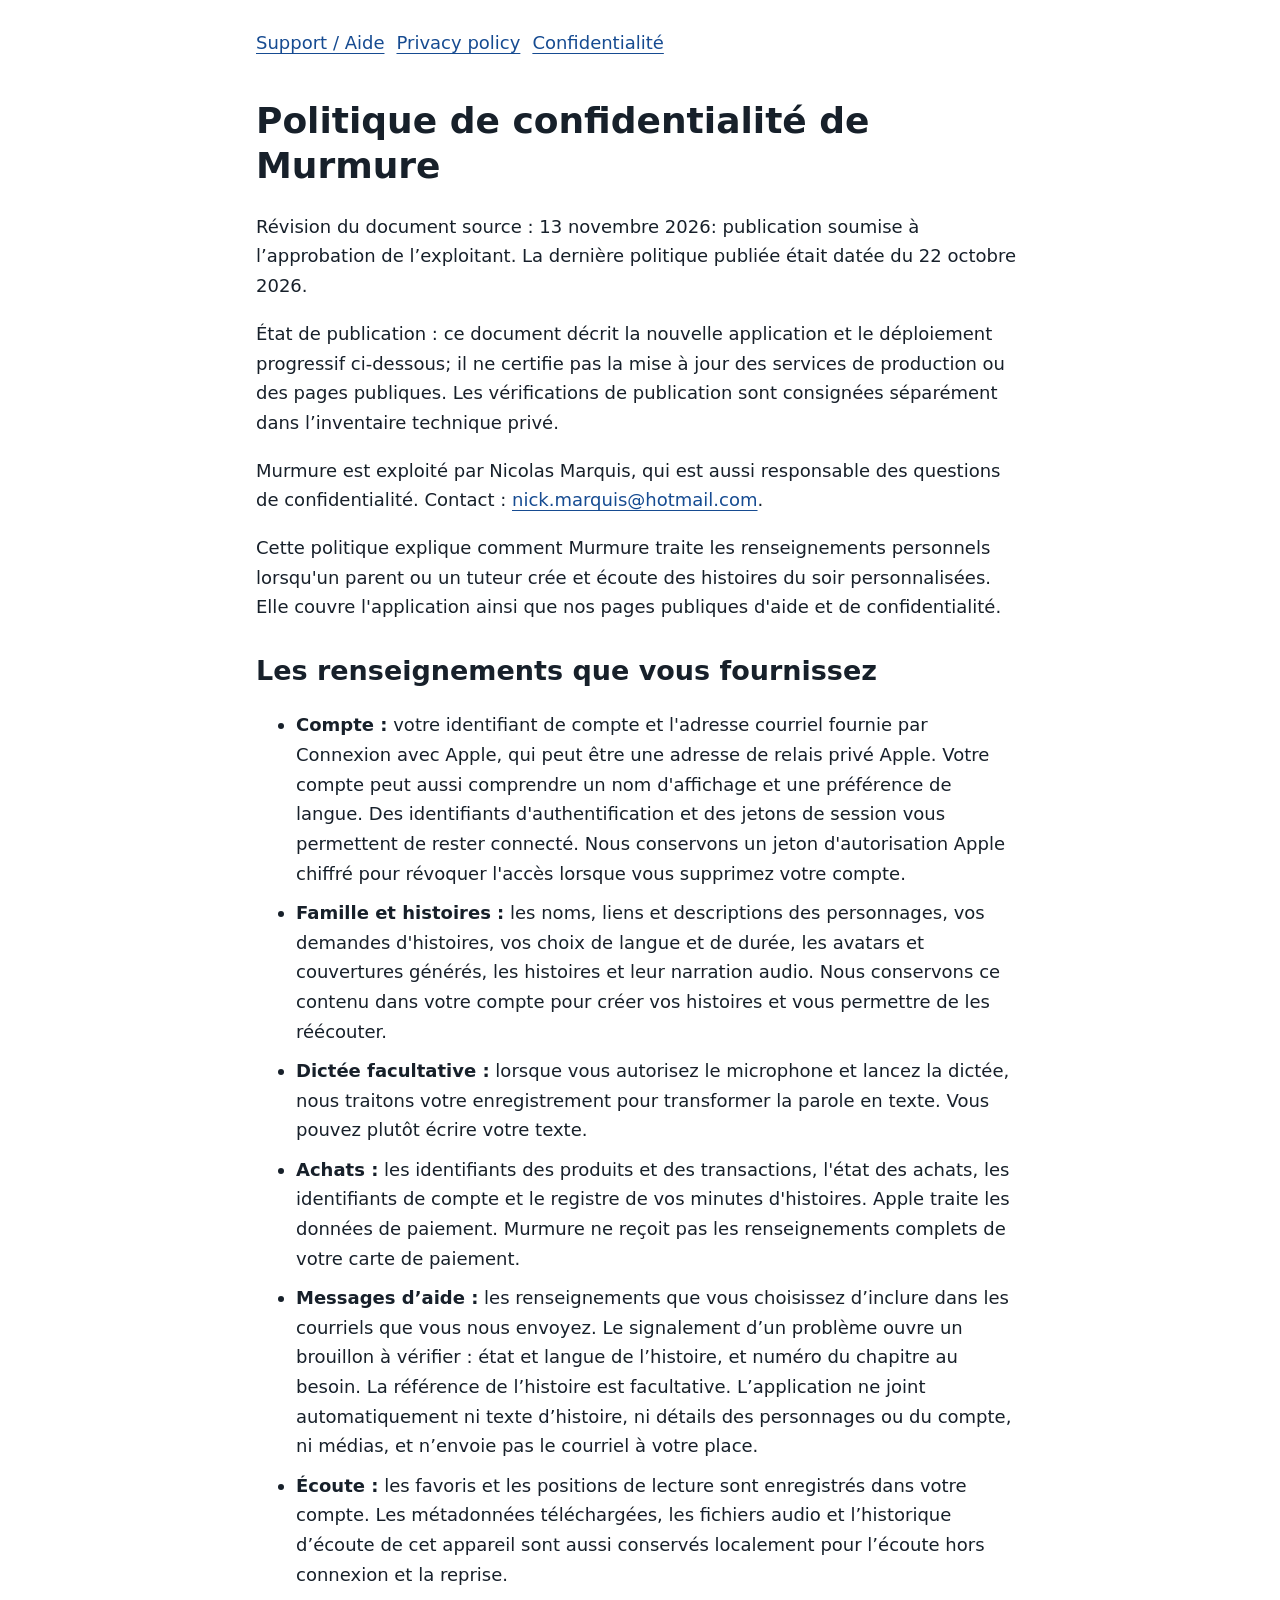
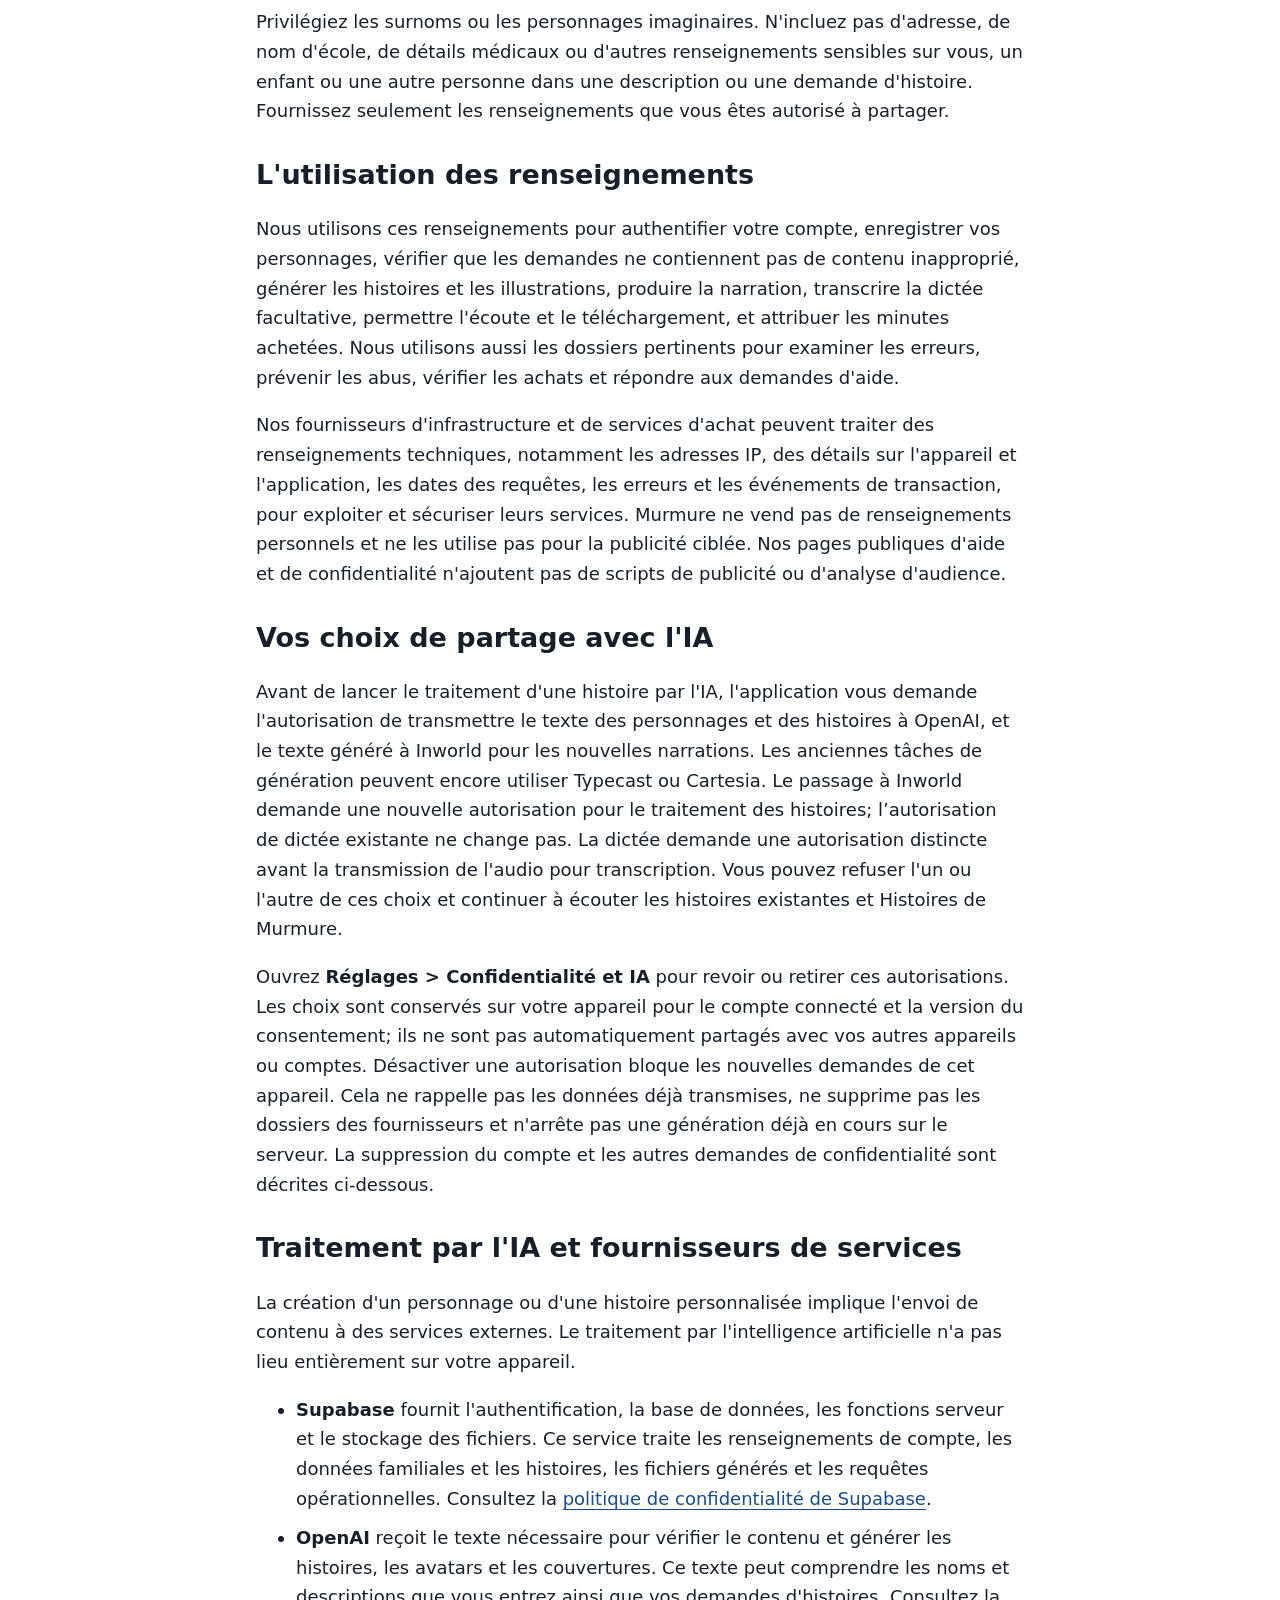
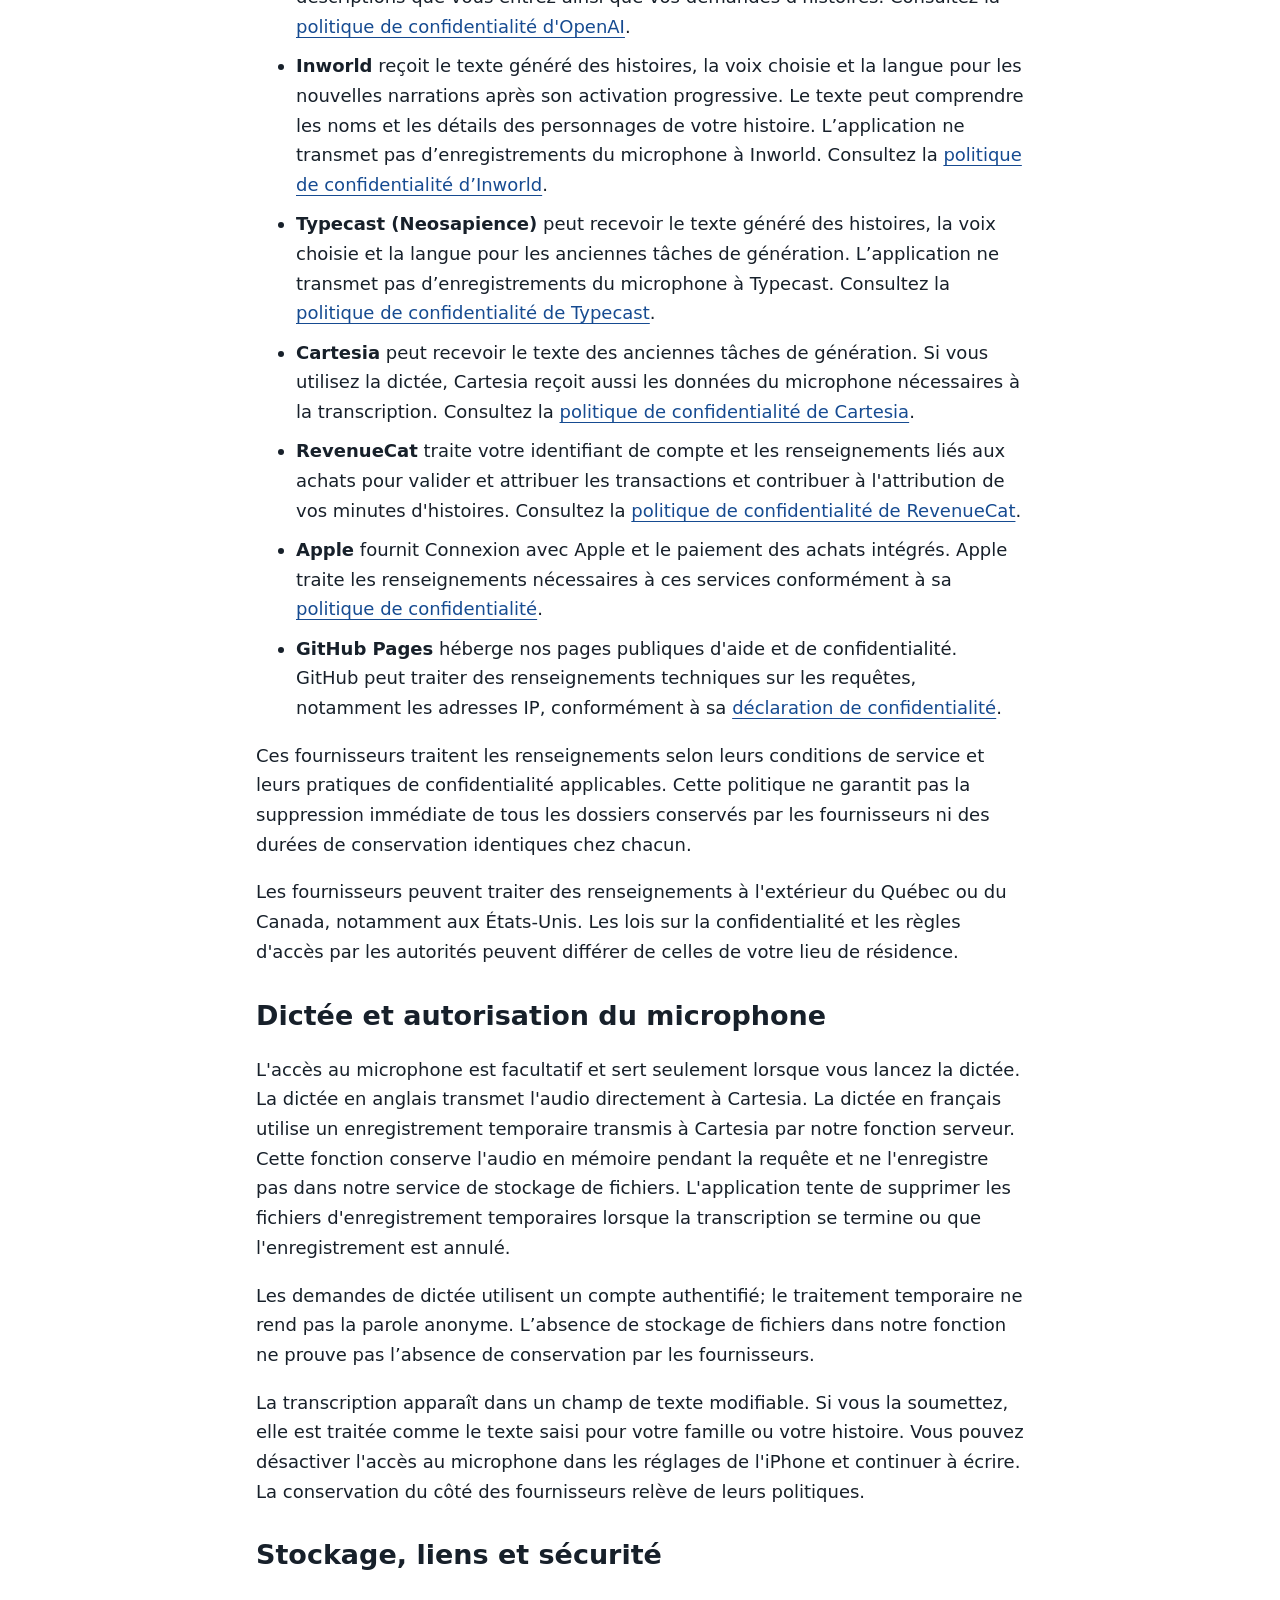
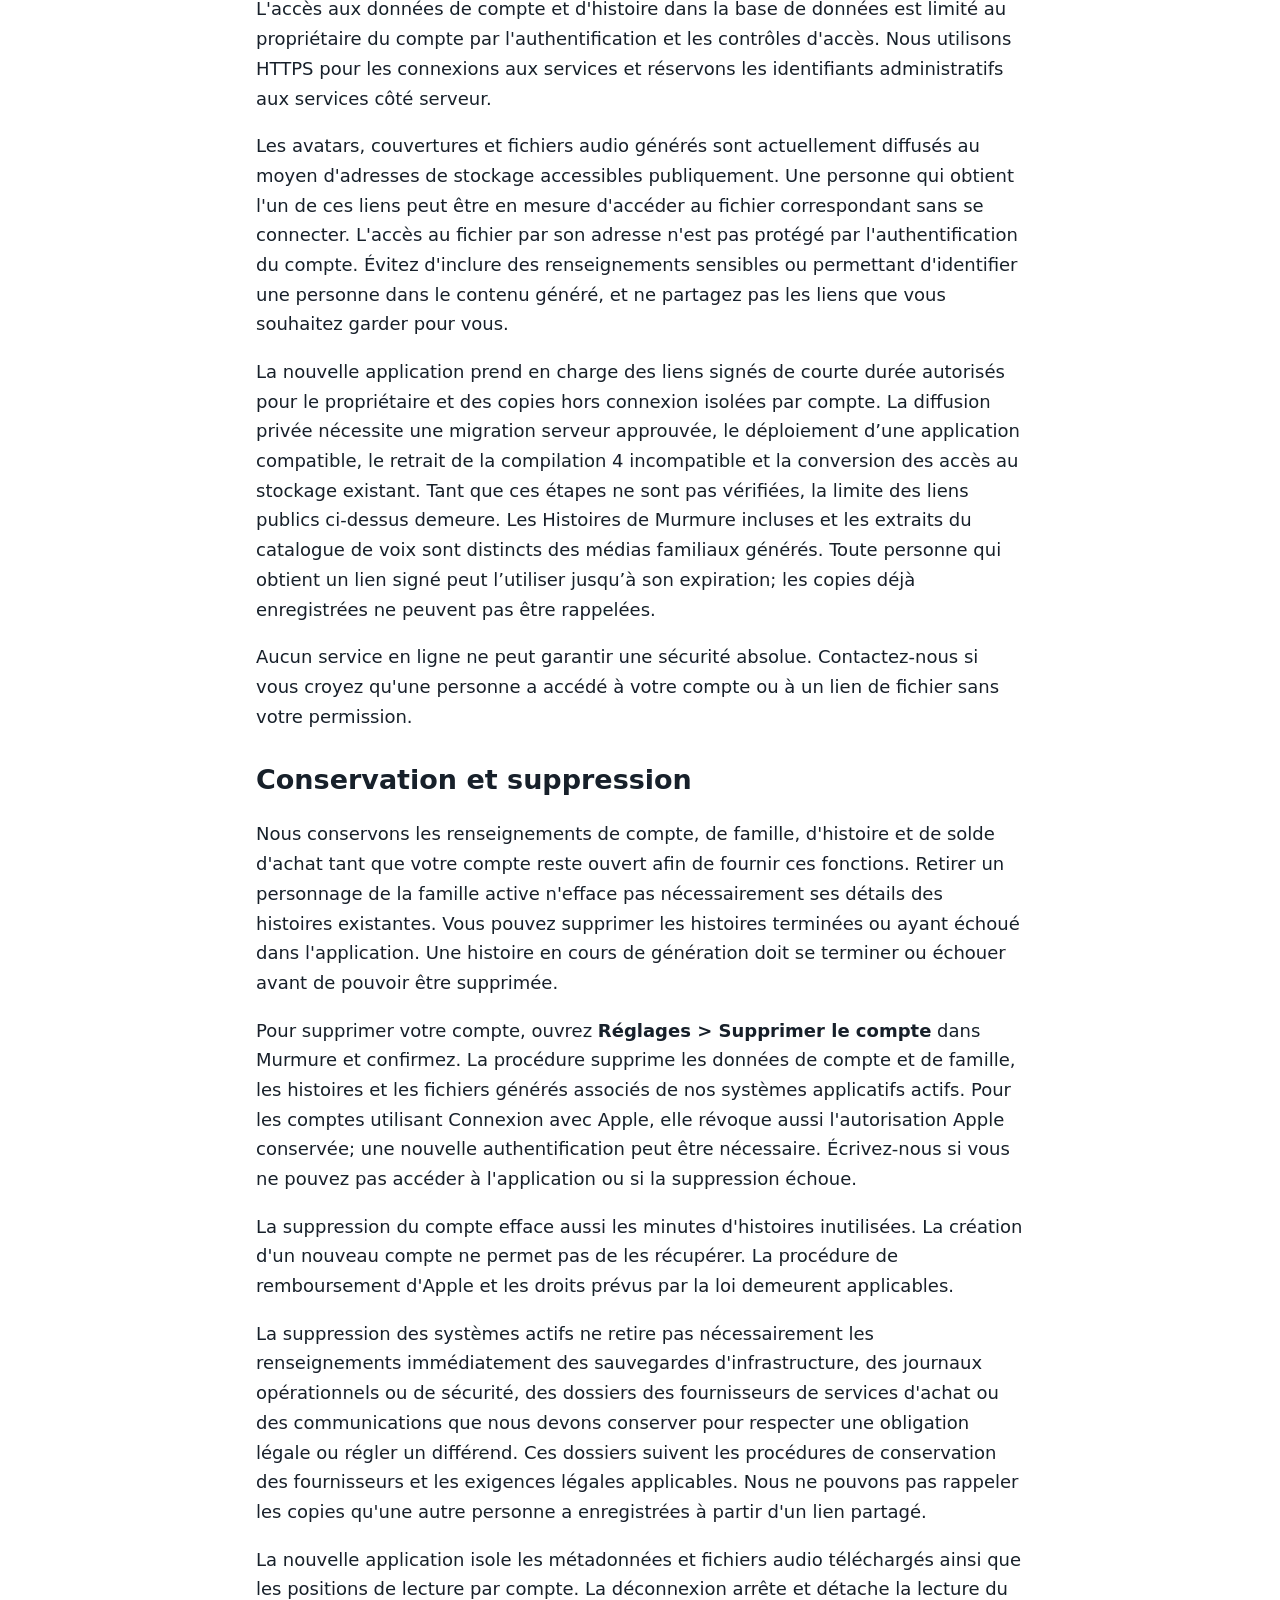
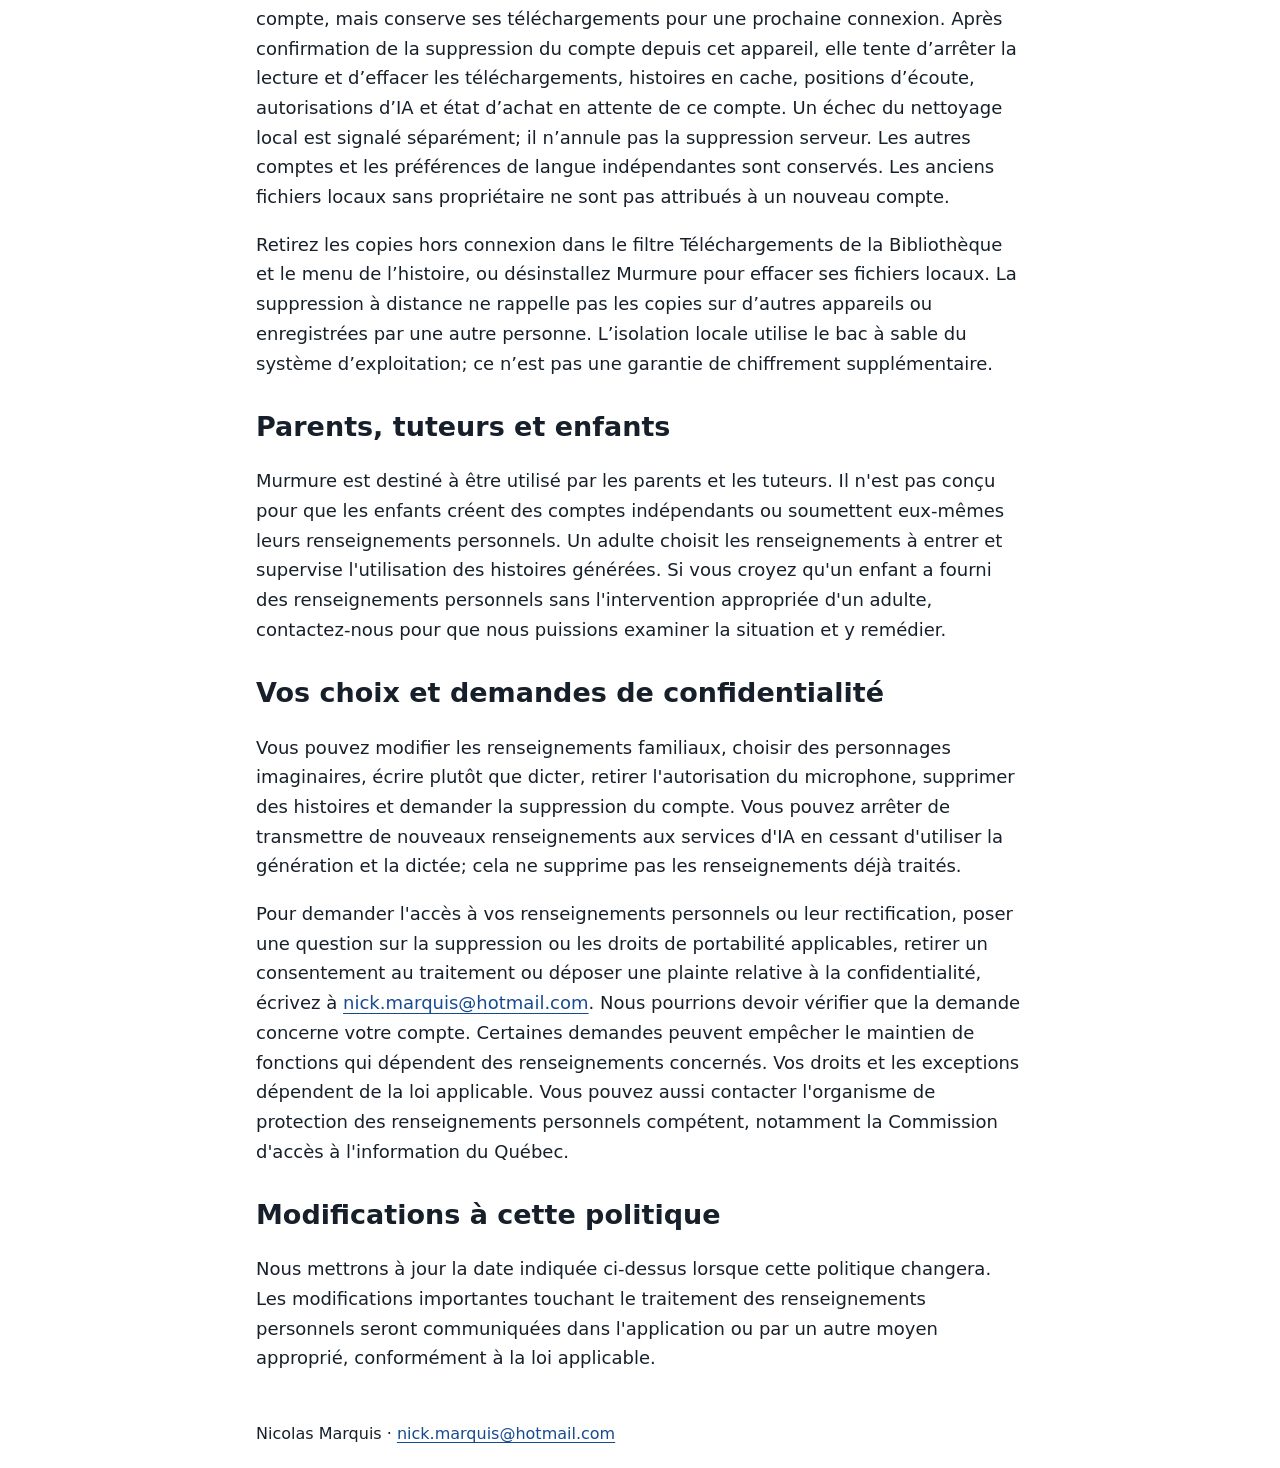
==== commit 94ed3017: "Disclose Inworld story speech and preserve historical provider notices" ====
--- a/privacy-fr.html
+++ b/privacy-fr.html
@@ -13,7 +13,8 @@
 <a href="privacy-fr.html" lang="fr">Confidentialité</a>
 </nav></header>
 <main><div class="markdown-heading"><h1 class="heading-element">Politique de confidentialité de Murmure</h1><a id="user-content-politique-de-confidentialité-de-murmure" class="anchor" aria-label="Permalink: Politique de confidentialité de Murmure" href="#user-content-politique-de-confidentialité-de-murmure"><span aria-hidden="true" class="octicon octicon-link"></span></a></div>
-<p>Dernière mise à jour : 22 octobre 2026</p>
+<p>Révision du document source : 13 novembre 2026: publication soumise à l’approbation de l’exploitant. La dernière politique publiée était datée du 22 octobre 2026.</p>
+<p>État de publication : ce document décrit la nouvelle application et le déploiement progressif ci-dessous; il ne certifie pas la mise à jour des services de production ou des pages publiques. Les vérifications de publication sont consignées séparément dans l’inventaire technique privé.</p>
 <p>Murmure est exploité par Nicolas Marquis, qui est aussi responsable des questions de confidentialité. Contact : <a href="mailto:nick.marquis@hotmail.com">nick.marquis@hotmail.com</a>.</p>
 <p>Cette politique explique comment Murmure traite les renseignements personnels lorsqu'un parent ou un tuteur crée et écoute des histoires du soir personnalisées. Elle couvre l'application ainsi que nos pages publiques d'aide et de confidentialité.</p>
 <div class="markdown-heading"><h2 class="heading-element">Les renseignements que vous fournissez</h2><a id="user-content-les-renseignements-que-vous-fournissez" class="anchor" aria-label="Permalink: Les renseignements que vous fournissez" href="#user-content-les-renseignements-que-vous-fournissez"><span aria-hidden="true" class="octicon octicon-link"></span></a></div>
@@ -27,14 +28,16 @@
 <li>
 <strong>Achats :</strong> les identifiants des produits et des transactions, l'état des achats, les identifiants de compte et le registre de vos minutes d'histoires. Apple traite les données de paiement. Murmure ne reçoit pas les renseignements complets de votre carte de paiement.</li>
 <li>
-<strong>Messages d'aide :</strong> les renseignements que vous choisissez d'inclure dans les courriels que vous nous envoyez.</li>
+<strong>Messages d’aide :</strong> les renseignements que vous choisissez d’inclure dans les courriels que vous nous envoyez. Le signalement d’un problème ouvre un brouillon à vérifier : état et langue de l’histoire, et numéro du chapitre au besoin. La référence de l’histoire est facultative. L’application ne joint automatiquement ni texte d’histoire, ni détails des personnages ou du compte, ni médias, et n’envoie pas le courriel à votre place.</li>
+<li>
+<strong>Écoute :</strong> les favoris et les positions de lecture sont enregistrés dans votre compte. Les métadonnées téléchargées, les fichiers audio et l’historique d’écoute de cet appareil sont aussi conservés localement pour l’écoute hors connexion et la reprise.</li>
 </ul>
 <p>Privilégiez les surnoms ou les personnages imaginaires. N'incluez pas d'adresse, de nom d'école, de détails médicaux ou d'autres renseignements sensibles sur vous, un enfant ou une autre personne dans une description ou une demande d'histoire. Fournissez seulement les renseignements que vous êtes autorisé à partager.</p>
 <div class="markdown-heading"><h2 class="heading-element">L'utilisation des renseignements</h2><a id="user-content-lutilisation-des-renseignements" class="anchor" aria-label="Permalink: L'utilisation des renseignements" href="#user-content-lutilisation-des-renseignements"><span aria-hidden="true" class="octicon octicon-link"></span></a></div>
 <p>Nous utilisons ces renseignements pour authentifier votre compte, enregistrer vos personnages, vérifier que les demandes ne contiennent pas de contenu inapproprié, générer les histoires et les illustrations, produire la narration, transcrire la dictée facultative, permettre l'écoute et le téléchargement, et attribuer les minutes achetées. Nous utilisons aussi les dossiers pertinents pour examiner les erreurs, prévenir les abus, vérifier les achats et répondre aux demandes d'aide.</p>
 <p>Nos fournisseurs d'infrastructure et de services d'achat peuvent traiter des renseignements techniques, notamment les adresses IP, des détails sur l'appareil et l'application, les dates des requêtes, les erreurs et les événements de transaction, pour exploiter et sécuriser leurs services. Murmure ne vend pas de renseignements personnels et ne les utilise pas pour la publicité ciblée. Nos pages publiques d'aide et de confidentialité n'ajoutent pas de scripts de publicité ou d'analyse d'audience.</p>
 <div class="markdown-heading"><h2 class="heading-element">Vos choix de partage avec l'IA</h2><a id="user-content-vos-choix-de-partage-avec-lia" class="anchor" aria-label="Permalink: Vos choix de partage avec l'IA" href="#user-content-vos-choix-de-partage-avec-lia"><span aria-hidden="true" class="octicon octicon-link"></span></a></div>
-<p>Avant de lancer le traitement d'une histoire par l'IA, l'application vous demande l'autorisation de transmettre le texte des personnages et des histoires à OpenAI, et le texte généré à Cartesia. La dictée demande une autorisation distincte avant la transmission de l'audio pour transcription. Vous pouvez refuser l'un ou l'autre de ces choix et continuer à écouter les histoires existantes et Murmure Originals.</p>
+<p>Avant de lancer le traitement d'une histoire par l'IA, l'application vous demande l'autorisation de transmettre le texte des personnages et des histoires à OpenAI, et le texte généré à Inworld pour les nouvelles narrations. Les anciennes tâches de génération peuvent encore utiliser Typecast ou Cartesia. Le passage à Inworld demande une nouvelle autorisation pour le traitement des histoires; l’autorisation de dictée existante ne change pas. La dictée demande une autorisation distincte avant la transmission de l'audio pour transcription. Vous pouvez refuser l'un ou l'autre de ces choix et continuer à écouter les histoires existantes et Histoires de Murmure.</p>
 <p>Ouvrez <strong>Réglages &gt; Confidentialité et IA</strong> pour revoir ou retirer ces autorisations. Les choix sont conservés sur votre appareil pour le compte connecté et la version du consentement; ils ne sont pas automatiquement partagés avec vos autres appareils ou comptes. Désactiver une autorisation bloque les nouvelles demandes de cet appareil. Cela ne rappelle pas les données déjà transmises, ne supprime pas les dossiers des fournisseurs et n'arrête pas une génération déjà en cours sur le serveur. La suppression du compte et les autres demandes de confidentialité sont décrites ci-dessous.</p>
 <div class="markdown-heading"><h2 class="heading-element">Traitement par l'IA et fournisseurs de services</h2><a id="user-content-traitement-par-lia-et-fournisseurs-de-services" class="anchor" aria-label="Permalink: Traitement par l'IA et fournisseurs de services" href="#user-content-traitement-par-lia-et-fournisseurs-de-services"><span aria-hidden="true" class="octicon octicon-link"></span></a></div>
 <p>La création d'un personnage ou d'une histoire personnalisée implique l'envoi de contenu à des services externes. Le traitement par l'intelligence artificielle n'a pas lieu entièrement sur votre appareil.</p>
@@ -44,7 +47,11 @@
 <li>
 <strong>OpenAI</strong> reçoit le texte nécessaire pour vérifier le contenu et générer les histoires, les avatars et les couvertures. Ce texte peut comprendre les noms et descriptions que vous entrez ainsi que vos demandes d'histoires. Consultez la <a href="https://openai.com/policies/privacy-policy/" rel="nofollow">politique de confidentialité d'OpenAI</a>.</li>
 <li>
-<strong>Cartesia</strong> reçoit le texte des histoires pour produire la narration. Si vous utilisez la dictée, Cartesia reçoit aussi les données du microphone nécessaires à la transcription. Consultez la <a href="https://cartesia.ai/privacy" rel="nofollow">politique de confidentialité de Cartesia</a>.</li>
+<strong>Inworld</strong> reçoit le texte généré des histoires, la voix choisie et la langue pour les nouvelles narrations après son activation progressive. Le texte peut comprendre les noms et les détails des personnages de votre histoire. L’application ne transmet pas d’enregistrements du microphone à Inworld. Consultez la <a href="https://inworld.ai/privacy" rel="nofollow">politique de confidentialité d’Inworld</a>.</li>
+<li>
+<strong>Typecast (Neosapience)</strong> peut recevoir le texte généré des histoires, la voix choisie et la langue pour les anciennes tâches de génération. L’application ne transmet pas d’enregistrements du microphone à Typecast. Consultez la <a href="https://help.typecast.ai/en/articles/10717358-privacy-policy" rel="nofollow">politique de confidentialité de Typecast</a>.</li>
+<li>
+<strong>Cartesia</strong> peut recevoir le texte des anciennes tâches de génération. Si vous utilisez la dictée, Cartesia reçoit aussi les données du microphone nécessaires à la transcription. Consultez la <a href="https://cartesia.ai/privacy" rel="nofollow">politique de confidentialité de Cartesia</a>.</li>
 <li>
 <strong>RevenueCat</strong> traite votre identifiant de compte et les renseignements liés aux achats pour valider et attribuer les transactions et contribuer à l'attribution de vos minutes d'histoires. Consultez la <a href="https://www.revenuecat.com/privacy/" rel="nofollow">politique de confidentialité de RevenueCat</a>.</li>
 <li>
@@ -56,17 +63,20 @@
 <p>Les fournisseurs peuvent traiter des renseignements à l'extérieur du Québec ou du Canada, notamment aux États-Unis. Les lois sur la confidentialité et les règles d'accès par les autorités peuvent différer de celles de votre lieu de résidence.</p>
 <div class="markdown-heading"><h2 class="heading-element">Dictée et autorisation du microphone</h2><a id="user-content-dictée-et-autorisation-du-microphone" class="anchor" aria-label="Permalink: Dictée et autorisation du microphone" href="#user-content-dictée-et-autorisation-du-microphone"><span aria-hidden="true" class="octicon octicon-link"></span></a></div>
 <p>L'accès au microphone est facultatif et sert seulement lorsque vous lancez la dictée. La dictée en anglais transmet l'audio directement à Cartesia. La dictée en français utilise un enregistrement temporaire transmis à Cartesia par notre fonction serveur. Cette fonction conserve l'audio en mémoire pendant la requête et ne l'enregistre pas dans notre service de stockage de fichiers. L'application tente de supprimer les fichiers d'enregistrement temporaires lorsque la transcription se termine ou que l'enregistrement est annulé.</p>
+<p>Les demandes de dictée utilisent un compte authentifié; le traitement temporaire ne rend pas la parole anonyme. L’absence de stockage de fichiers dans notre fonction ne prouve pas l’absence de conservation par les fournisseurs.</p>
 <p>La transcription apparaît dans un champ de texte modifiable. Si vous la soumettez, elle est traitée comme le texte saisi pour votre famille ou votre histoire. Vous pouvez désactiver l'accès au microphone dans les réglages de l'iPhone et continuer à écrire. La conservation du côté des fournisseurs relève de leurs politiques.</p>
 <div class="markdown-heading"><h2 class="heading-element">Stockage, liens et sécurité</h2><a id="user-content-stockage-liens-et-sécurité" class="anchor" aria-label="Permalink: Stockage, liens et sécurité" href="#user-content-stockage-liens-et-sécurité"><span aria-hidden="true" class="octicon octicon-link"></span></a></div>
 <p>L'accès aux données de compte et d'histoire dans la base de données est limité au propriétaire du compte par l'authentification et les contrôles d'accès. Nous utilisons HTTPS pour les connexions aux services et réservons les identifiants administratifs aux services côté serveur.</p>
 <p>Les avatars, couvertures et fichiers audio générés sont actuellement diffusés au moyen d'adresses de stockage accessibles publiquement. Une personne qui obtient l'un de ces liens peut être en mesure d'accéder au fichier correspondant sans se connecter. L'accès au fichier par son adresse n'est pas protégé par l'authentification du compte. Évitez d'inclure des renseignements sensibles ou permettant d'identifier une personne dans le contenu généré, et ne partagez pas les liens que vous souhaitez garder pour vous.</p>
+<p>La nouvelle application prend en charge des liens signés de courte durée autorisés pour le propriétaire et des copies hors connexion isolées par compte. La diffusion privée nécessite une migration serveur approuvée, le déploiement d’une application compatible, le retrait de la compilation 4 incompatible et la conversion des accès au stockage existant. Tant que ces étapes ne sont pas vérifiées, la limite des liens publics ci-dessus demeure. Les Histoires de Murmure incluses et les extraits du catalogue de voix sont distincts des médias familiaux générés. Toute personne qui obtient un lien signé peut l’utiliser jusqu’à son expiration; les copies déjà enregistrées ne peuvent pas être rappelées.</p>
 <p>Aucun service en ligne ne peut garantir une sécurité absolue. Contactez-nous si vous croyez qu'une personne a accédé à votre compte ou à un lien de fichier sans votre permission.</p>
 <div class="markdown-heading"><h2 class="heading-element">Conservation et suppression</h2><a id="user-content-conservation-et-suppression" class="anchor" aria-label="Permalink: Conservation et suppression" href="#user-content-conservation-et-suppression"><span aria-hidden="true" class="octicon octicon-link"></span></a></div>
 <p>Nous conservons les renseignements de compte, de famille, d'histoire et de solde d'achat tant que votre compte reste ouvert afin de fournir ces fonctions. Retirer un personnage de la famille active n'efface pas nécessairement ses détails des histoires existantes. Vous pouvez supprimer les histoires terminées ou ayant échoué dans l'application. Une histoire en cours de génération doit se terminer ou échouer avant de pouvoir être supprimée.</p>
 <p>Pour supprimer votre compte, ouvrez <strong>Réglages &gt; Supprimer le compte</strong> dans Murmure et confirmez. La procédure supprime les données de compte et de famille, les histoires et les fichiers générés associés de nos systèmes applicatifs actifs. Pour les comptes utilisant Connexion avec Apple, elle révoque aussi l'autorisation Apple conservée; une nouvelle authentification peut être nécessaire. Écrivez-nous si vous ne pouvez pas accéder à l'application ou si la suppression échoue.</p>
 <p>La suppression du compte efface aussi les minutes d'histoires inutilisées. La création d'un nouveau compte ne permet pas de les récupérer. La procédure de remboursement d'Apple et les droits prévus par la loi demeurent applicables.</p>
 <p>La suppression des systèmes actifs ne retire pas nécessairement les renseignements immédiatement des sauvegardes d'infrastructure, des journaux opérationnels ou de sécurité, des dossiers des fournisseurs de services d'achat ou des communications que nous devons conserver pour respecter une obligation légale ou régler un différend. Ces dossiers suivent les procédures de conservation des fournisseurs et les exigences légales applicables. Nous ne pouvons pas rappeler les copies qu'une autre personne a enregistrées à partir d'un lien partagé.</p>
-<p>Les fichiers audio téléchargés, la progression d'écoute et les réglages peuvent aussi être conservés sur votre appareil. Retirez les téléchargements dans l'application ou désinstallez Murmure pour supprimer ses fichiers locaux. Ne présumez pas que la suppression d'un compte à distance efface les copies déjà téléchargées sur un appareil.</p>
+<p>La nouvelle application isole les métadonnées et fichiers audio téléchargés ainsi que les positions de lecture par compte. La déconnexion arrête et détache la lecture du compte, mais conserve ses téléchargements pour une prochaine connexion. Après confirmation de la suppression du compte depuis cet appareil, elle tente d’arrêter la lecture et d’effacer les téléchargements, histoires en cache, positions d’écoute, autorisations d’IA et état d’achat en attente de ce compte. Un échec du nettoyage local est signalé séparément; il n’annule pas la suppression serveur. Les autres comptes et les préférences de langue indépendantes sont conservés. Les anciens fichiers locaux sans propriétaire ne sont pas attribués à un nouveau compte.</p>
+<p>Retirez les copies hors connexion dans le filtre Téléchargements de la Bibliothèque et le menu de l’histoire, ou désinstallez Murmure pour effacer ses fichiers locaux. La suppression à distance ne rappelle pas les copies sur d’autres appareils ou enregistrées par une autre personne. L’isolation locale utilise le bac à sable du système d’exploitation; ce n’est pas une garantie de chiffrement supplémentaire.</p>
 <div class="markdown-heading"><h2 class="heading-element">Parents, tuteurs et enfants</h2><a id="user-content-parents-tuteurs-et-enfants" class="anchor" aria-label="Permalink: Parents, tuteurs et enfants" href="#user-content-parents-tuteurs-et-enfants"><span aria-hidden="true" class="octicon octicon-link"></span></a></div>
 <p>Murmure est destiné à être utilisé par les parents et les tuteurs. Il n'est pas conçu pour que les enfants créent des comptes indépendants ou soumettent eux-mêmes leurs renseignements personnels. Un adulte choisit les renseignements à entrer et supervise l'utilisation des histoires générées. Si vous croyez qu'un enfant a fourni des renseignements personnels sans l'intervention appropriée d'un adulte, contactez-nous pour que nous puissions examiner la situation et y remédier.</p>
 <div class="markdown-heading"><h2 class="heading-element">Vos choix et demandes de confidentialité</h2><a id="user-content-vos-choix-et-demandes-de-confidentialité" class="anchor" aria-label="Permalink: Vos choix et demandes de confidentialité" href="#user-content-vos-choix-et-demandes-de-confidentialité"><span aria-hidden="true" class="octicon octicon-link"></span></a></div>
